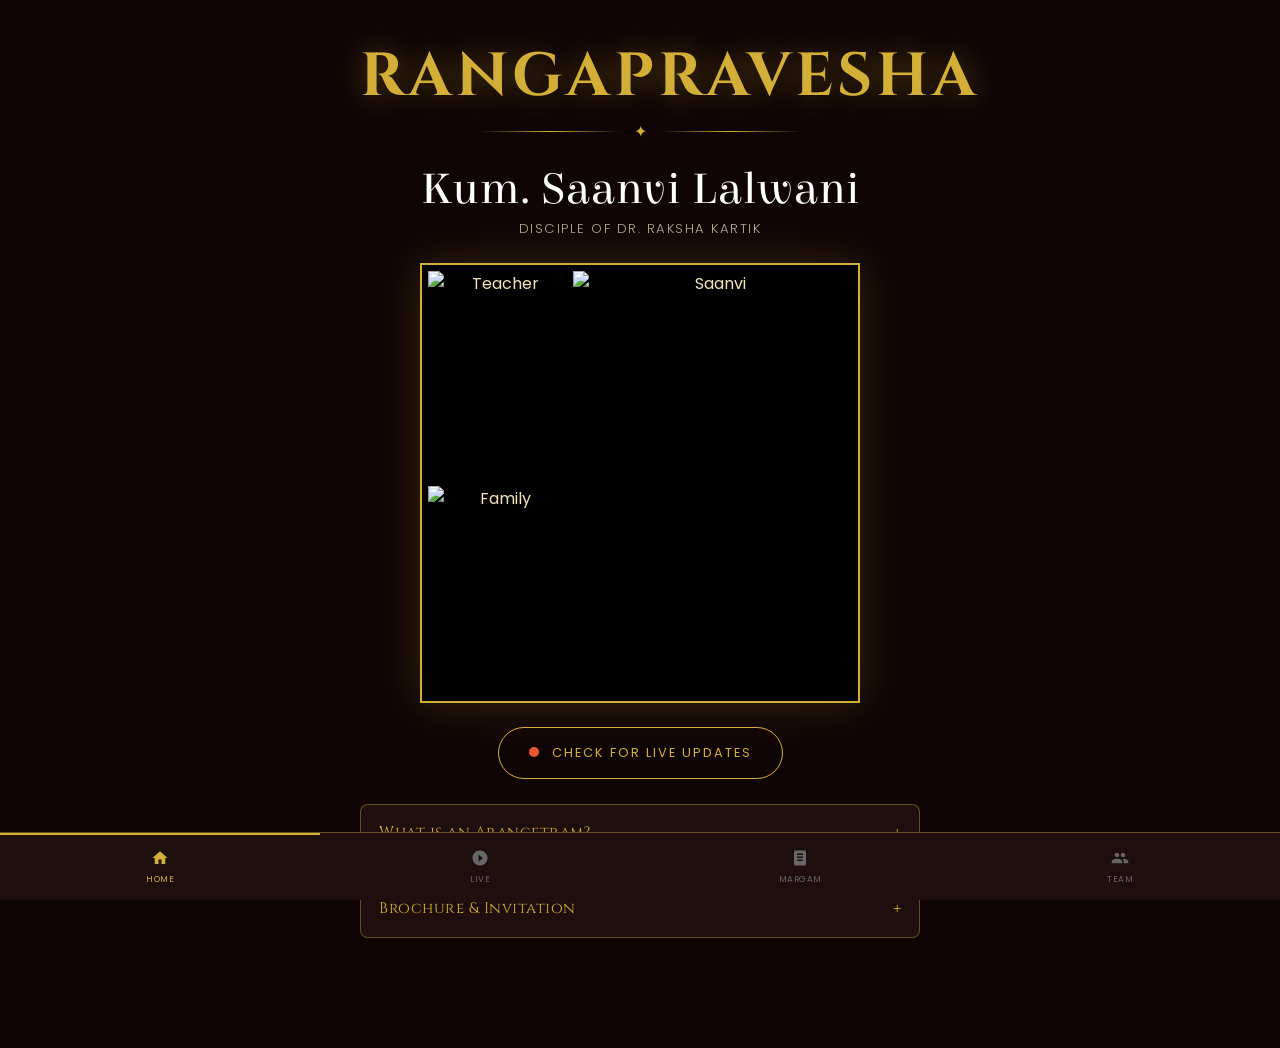
==== index.html @ a70e2e80 "Rename Saanvi's Rangapravesha (1).html to index.html" ====
<!DOCTYPE html>
<html lang="en">
<head>
<meta charset="UTF-8">
<meta name="viewport" content="width=device-width, initial-scale=1.0">
<title>Saanvi's Rangapravesha</title>

<!-- Google Fonts -->
<link href="https://fonts.googleapis.com/css2?family=Elsie:wght@400;900&family=Poppins:wght@300;400&family=Cinzel:wght@400;600&display=swap" rel="stylesheet">

<!-- Samarkan font via CDN (hosted on GitHub raw / cdnjs workaround using @font-face) -->
<style>
@font-face {
  font-family: 'Samarkan';
  src: url('https://db.onlinewebfonts.com/t/e3e2e5dedede59d29b7b9c31038b8e25.woff2') format('woff2'),
       url('https://db.onlinewebfonts.com/t/e3e2e5dedede59d29b7b9c31038b8e25.woff') format('woff');
  font-weight: normal;
  font-style: normal;
}
</style>

<script src="https://www.gstatic.com/firebasejs/9.1.0/firebase-app-compat.js"></script>
<script src="https://www.gstatic.com/firebasejs/9.1.0/firebase-database-compat.js"></script>

<style>
  :root {
    --gold: #d4af37;
    --gold-light: #f0d060;
    --dark: #0f0505;
    --card: #1e0e0e;
    --card2: #2a1010;
    --text: #f4e4bc;
    --border: rgba(212,175,55,0.4);
  }

  * { box-sizing: border-box; margin: 0; padding: 0; }

  body {
    background-color: var(--dark);
    color: var(--text);
    font-family: 'Poppins', sans-serif;
    padding-bottom: 90px;
    text-align: center;
    min-height: 100vh;
  }

  /* ── TYPOGRAPHY ── */
  .title-rangapravesha {
    font-family: 'Samarkan', 'Cinzel', serif;
    font-size: clamp(2.2rem, 8vw, 3.8rem);
    color: var(--gold);
    margin: 24px 0 4px 0;
    text-transform: uppercase;
    letter-spacing: 4px;
    line-height: 1.1;
    text-shadow: 0 0 30px rgba(212,175,55,0.4);
  }

  .title-name {
    font-family: 'Elsie', serif;
    font-size: clamp(2rem, 7vw, 2.8rem);
    color: #fff;
    margin: 6px 0 4px 0;
    font-weight: 400;
    letter-spacing: 1px;
  }

  .title-guru {
    font-size: 0.82rem;
    color: var(--text);
    margin-bottom: 24px;
    opacity: 0.75;
    letter-spacing: 1.5px;
    font-weight: 300;
    text-transform: uppercase;
  }

  /* ── DECORATIVE DIVIDER ── */
  .gold-divider {
    display: flex;
    align-items: center;
    gap: 12px;
    margin: 8px auto 20px;
    width: 80%;
    max-width: 320px;
  }
  .gold-divider::before,
  .gold-divider::after {
    content: '';
    flex: 1;
    height: 1px;
    background: linear-gradient(to right, transparent, var(--gold), transparent);
  }
  .gold-divider span {
    color: var(--gold);
    font-size: 1rem;
  }

  /* ── PHOTO GRID ── */
  .photo-square-container {
    display: flex;
    flex-direction: row-reverse;
    width: 92vw;
    height: 92vw;
    max-width: 440px;
    max-height: 440px;
    margin: 0 auto;
    gap: 6px;
    border: 2px solid var(--gold);
    padding: 6px;
    background: #000;
    box-shadow: 0 0 40px rgba(212,175,55,0.2);
  }
  .photo-large, .photo-small { overflow: hidden; }
  .photo-large { flex: 2; height: 100%; }
  .photo-stack { flex: 1; display: flex; flex-direction: column; gap: 6px; }
  .photo-small { height: 50%; }
  img { width: 100%; height: 100%; object-fit: cover; display: block; }

  /* ── LIVE BUTTON ── */
  .live-btn {
    margin: 28px auto 0;
    padding: 16px 30px;
    border: 1px solid var(--gold);
    border-radius: 50px;
    cursor: pointer;
    display: inline-block;
    letter-spacing: 2px;
    font-size: 0.8rem;
    font-weight: 400;
    color: var(--gold);
    background: transparent;
    transition: background 0.3s, color 0.3s;
    position: relative;
    overflow: hidden;
  }
  .live-btn::before {
    content: '';
    position: absolute;
    top: 50%; left: 50%;
    width: 0; height: 0;
    background: rgba(212,175,55,0.15);
    border-radius: 50%;
    transform: translate(-50%, -50%);
    transition: width 0.4s, height 0.4s;
  }
  .live-btn:hover::before { width: 300px; height: 300px; }
  .live-btn:active { background: rgba(212,175,55,0.2); }

  /* ── PAGES ── */
  .page { display: none; padding: 20px; max-width: 600px; margin: 0 auto; }
  .active-page { display: block; }

  /* ── PAGE HEADERS ── */
  .page-header {
    font-family: 'Samarkan', 'Cinzel', serif;
    font-size: clamp(1.6rem, 6vw, 2.4rem);
    color: var(--gold);
    text-transform: uppercase;
    letter-spacing: 3px;
    margin: 20px 0 6px;
    text-shadow: 0 0 20px rgba(212,175,55,0.3);
  }

  /* ── GLOSSARY / MARGAM ── */
  .song-number {
    font-family: 'Cinzel', serif;
    font-size: 0.7rem;
    color: var(--gold);
    opacity: 0.7;
    letter-spacing: 2px;
    margin-bottom: 12px;
    margin-top: 28px;
    text-transform: uppercase;
  }

  .glossary-item { margin-bottom: 6px; }

  .song-btn {
    width: 100%;
    background: var(--card);
    border: 1px solid var(--border);
    color: var(--gold);
    padding: 16px 18px;
    text-align: left;
    font-family: 'Cinzel', serif;
    font-size: 0.95rem;
    cursor: pointer;
    border-radius: 8px;
    display: flex;
    justify-content: space-between;
    align-items: center;
    transition: border-color 0.3s, background 0.3s;
    letter-spacing: 0.5px;
  }
  .song-btn:hover { border-color: var(--gold); background: var(--card2); }
  .song-btn.open { border-radius: 8px 8px 0 0; border-color: var(--gold); }

  .song-chevron {
    font-size: 1.2rem;
    display: flex;
    align-items: center;
    gap: 10px;
    flex-shrink: 0;
    color: var(--gold);
  }
  .song-btn.open .song-chevron .plus { display: none; }
  .song-btn:not(.open) .song-chevron .minus { display: none; }
  .song-chevron .minus {
    font-size: 1.5rem;
    line-height: 1;
    font-weight: 300;
  }

  .song-content {
    display: none;
    border-radius: 0 0 8px 8px;
    background-size: cover;
    background-position: center;
    position: relative;
    color: #fff;
    min-height: 180px;
    border: 1px solid var(--gold);
    border-top: none;
  }
  .song-content::before {
    content: "";
    position: absolute; top: 0; left: 0; width: 100%; height: 100%;
    background: linear-gradient(to bottom, rgba(0,0,0,0.55), rgba(10,3,3,0.82));
    z-index: 1;
    border-radius: 0 0 8px 8px;
  }
  .song-text-inner {
    position: relative;
    z-index: 2;
    padding: 22px 20px;
    line-height: 1.75;
    text-align: left;
    font-size: 0.88rem;
    font-weight: 300;
    color: #f0e8d0;
  }
  .song-meta {
    font-family: 'Cinzel', serif;
    font-size: 0.72rem;
    color: var(--gold-light);
    letter-spacing: 1px;
    margin-bottom: 10px;
    opacity: 0.9;
  }
  .song-close-btn {
    display: flex;
    justify-content: flex-end;
    padding: 0 20px 16px 20px;
    position: relative;
    z-index: 2;
  }
  .song-close-btn button {
    background: rgba(212,175,55,0.15);
    border: 1px solid var(--gold);
    color: var(--gold);
    border-radius: 50%;
    width: 34px;
    height: 34px;
    font-size: 1.3rem;
    line-height: 1;
    cursor: pointer;
    display: flex;
    align-items: center;
    justify-content: center;
    transition: background 0.2s;
    font-weight: 300;
  }
  .song-close-btn button:hover { background: rgba(212,175,55,0.3); }

  /* ── TEAM PAGE ── */
  .team-section-title {
    font-family: 'Cinzel', serif;
    font-size: 0.72rem;
    color: var(--gold);
    letter-spacing: 3px;
    text-transform: uppercase;
    margin: 28px 0 14px;
    opacity: 0.8;
  }
  .team-card {
    background: var(--card);
    border: 1px solid var(--border);
    border-radius: 10px;
    padding: 14px 18px;
    margin-bottom: 8px;
    display: flex;
    justify-content: space-between;
    align-items: center;
    text-align: left;
  }
  .team-role {
    font-size: 0.72rem;
    color: var(--gold);
    letter-spacing: 1px;
    text-transform: uppercase;
    font-weight: 400;
    opacity: 0.8;
  }
  .team-name {
    font-family: 'Elsie', serif;
    font-size: 1rem;
    color: var(--text);
    margin-top: 2px;
  }
  .team-icon { font-size: 1.4rem; opacity: 0.6; }

  /* ── LIVE PAGE ── */
  .live-display {
    background: var(--card);
    border: 1px solid var(--gold);
    border-radius: 12px;
    padding: 40px 20px;
    margin: 30px 0;
    min-height: 180px;
    display: flex;
    flex-direction: column;
    align-items: center;
    justify-content: center;
    gap: 16px;
  }
  .live-dot {
    width: 10px; height: 10px;
    border-radius: 50%;
    background: #e53;
    animation: pulse 1.5s infinite;
    display: inline-block;
    margin-right: 8px;
  }
  @keyframes pulse {
    0%, 100% { opacity: 1; transform: scale(1); }
    50% { opacity: 0.4; transform: scale(0.7); }
  }
  .live-label {
    font-size: 0.72rem;
    letter-spacing: 3px;
    color: #e53;
    text-transform: uppercase;
    font-weight: 400;
  }
  #display-text {
    font-family: 'Elsie', serif;
    font-size: clamp(1.2rem, 5vw, 1.8rem);
    color: #fff;
    line-height: 1.5;
  }

  /* ── JOURNEY PAGE ── */
  .journey-block {
    background: var(--card);
    padding: 20px;
    border-radius: 10px;
    margin-top: 20px;
    border: 1px solid var(--border);
    text-align: left;
  }
  .journey-block img {
    border-radius: 8px;
    margin-bottom: 14px;
    object-fit: cover;
    height: 220px;
  }
  .journey-block p { font-size: 0.9rem; line-height: 1.7; opacity: 0.85; }

  /* ── NAV ── */
  nav {
    position: fixed; bottom: 0; width: 100%;
    background: var(--card);
    display: flex;
    border-top: 1px solid var(--border);
    z-index: 1000;
    backdrop-filter: blur(10px);
  }
  nav button {
    background: none; border: none;
    color: #666;
    padding: 14px 0;
    width: 25%;
    font-size: 8.5px;
    font-weight: 400;
    letter-spacing: 0.5px;
    border-top: 2px solid transparent;
    cursor: pointer;
    transition: color 0.2s;
    font-family: 'Poppins', sans-serif;
  }
  nav button .nav-icon { font-size: 1.1rem; display: block; margin-bottom: 2px; line-height: 1; }
  nav button .nav-icon svg { width: 18px; height: 18px; fill: currentColor; }
  nav button.active-tab { color: var(--gold); border-top: 2px solid var(--gold); }

  /* ── HOME PAGE EXTRA BUTTONS ── */
  .home-accordion-item { margin-top: 18px; text-align: left; }
  .home-acc-btn {
    width: 100%;
    background: var(--card);
    border: 1px solid var(--border);
    color: var(--gold);
    padding: 16px 18px;
    text-align: left;
    font-family: 'Cinzel', serif;
    font-size: 0.95rem;
    cursor: pointer;
    border-radius: 8px;
    display: flex;
    justify-content: space-between;
    align-items: center;
    transition: border-color 0.3s, background 0.3s;
    letter-spacing: 0.5px;
  }
  .home-acc-btn:hover { border-color: var(--gold); background: var(--card2); }
  .home-acc-btn.open { border-radius: 8px 8px 0 0; border-color: var(--gold); }
  .home-acc-btn .acc-chevron {
    font-size: 1.1rem;
    transition: transform 0.3s;
    display: flex;
    align-items: center;
    gap: 10px;
    flex-shrink: 0;
  }
  .home-acc-btn.open .acc-chevron .plus { display: none; }
  .home-acc-btn:not(.open) .acc-chevron .minus { display: none; }

  .home-acc-content {
    display: none;
    border-radius: 0 0 8px 8px;
    background-size: cover;
    background-position: center;
    position: relative;
    color: #fff;
    min-height: 160px;
    border: 1px solid var(--gold);
    border-top: none;
  }
  .home-acc-content::before {
    content: "";
    position: absolute; top: 0; left: 0; width: 100%; height: 100%;
    background: linear-gradient(to bottom, rgba(0,0,0,0.55), rgba(10,3,3,0.85));
    z-index: 1;
    border-radius: 0 0 8px 8px;
  }
  .home-acc-inner {
    position: relative;
    z-index: 2;
    padding: 22px 20px;
    line-height: 1.75;
    text-align: left;
    font-size: 0.88rem;
    font-weight: 300;
    color: #f0e8d0;
  }
  .home-acc-inner h3 {
    font-family: 'Cinzel', serif;
    font-size: 0.8rem;
    color: var(--gold-light);
    letter-spacing: 1.5px;
    margin-bottom: 12px;
    text-transform: uppercase;
  }
  .home-acc-inner p { margin-bottom: 10px; }

  /* PDF links */
  .pdf-link-row {
    display: flex;
    flex-direction: column;
    gap: 10px;
    padding: 18px 20px;
  }
  .pdf-link {
    display: flex;
    align-items: center;
    gap: 14px;
    background: var(--card2);
    border: 1px solid var(--border);
    border-radius: 8px;
    padding: 14px 16px;
    color: var(--text);
    text-decoration: none;
    font-size: 0.88rem;
    font-family: 'Cinzel', serif;
    letter-spacing: 0.5px;
    transition: border-color 0.2s;
  }
  .pdf-link:hover { border-color: var(--gold); color: var(--gold); }
  .pdf-icon { font-size: 1.4rem; flex-shrink: 0; }
</style>
</head>
<body>

<!-- ══════════════ HOME PAGE ══════════════ -->
<div id="home" class="page active-page">
  <h1 class="title-rangapravesha">Rangapravesha</h1>
  <div class="gold-divider"><span>✦</span></div>
  <p class="title-name">Kum. Saanvi Lalwani</p>
  <p class="title-guru">Disciple of Dr. Raksha Kartik</p>

  <div class="photo-square-container">
    <div class="photo-large"><img src="YOUR_BIG_PHOTO_URL" alt="Saanvi"></div>
    <div class="photo-stack">
      <div class="photo-small"><img src="YOUR_TEACHER_PHOTO_URL" alt="Teacher"></div>
      <div class="photo-small"><img src="YOUR_FAMILY_PHOTO_URL" alt="Family"></div>
    </div>
  </div>

  <div class="live-btn" onclick="showPage('live', 'btn-live')" style="margin-top:24px;">
    <span class="live-dot"></span> CHECK FOR LIVE UPDATES
  </div>

  <!-- What is an Arangetram -->
  <div class="home-accordion-item">
    <button class="home-acc-btn" onclick="toggleHomeAcc('arangetram', this)">
      What is an Arangetram?
      <span class="acc-chevron">
        <span class="plus">+</span>
        <span class="minus">&minus;</span>
      </span>
    </button>
    <div id="arangetram" class="home-acc-content" style="background-image: url('YOUR_ARANGETRAM_BG_URL');">
      <div class="home-acc-inner">
        <h3>The Debut Recital</h3>
        <p>An Arangetram — from the Tamil words <em>arangam</em> (stage) and <em>etram</em> (ascending) — is the formal debut recital of a Bharatanatyam dancer. It is the moment a student ascends the stage for the very first time as a solo artist, presenting a complete Margam before an audience, after years of rigorous training under a Guru.</p>
        <p>More than a performance, the Arangetram is a rite of passage — a sacred ceremony that marks the transition from student to artist. It is an act of deep gratitude: to the Guru who shaped every mudra and footstep, to the parents who supported the journey, to the art form that has been passed down through generations, and to the divine who animates it all.</p>
        <p>The tradition of the Arangetram is ancient, rooted in the Devadasi tradition of temple dance, where a dancer's debut was offered as a gift to the presiding deity. Today, it continues as one of the most significant milestones in the life of a classical dancer — a lifelong memory of the first time the stage became home.</p>
        <p>Saanvi has trained for over eight years under the guidance of Dr. Raksha Kartik, and today she offers this recital with devotion, humility, and joy.</p>
      </div>
      <div class="song-close-btn">      </div>
      <div class="song-close-btn"><button onclick="closeSong(this)" title="Close">&minus;</button></div>
    </div>
  </div>

  <!-- Brochure & Invite PDFs -->
  <div class="home-accordion-item">
    <button class="home-acc-btn" onclick="toggleHomeAcc('pdfs', this)">
      Brochure &amp; Invitation
      <span class="acc-chevron">
        <span class="plus">+</span>
        <span class="minus">&minus;</span>
      </span>
    </button>
    <div id="pdfs" class="home-acc-content" style="min-height:unset; background: var(--card);">
      <div class="pdf-link-row">
        <a href="YOUR_BROCHURE_PDF_URL" target="_blank" class="pdf-link">
          <span class="pdf-icon">📄</span>
          <span>Event Brochure</span>
        </a>
        <a href="YOUR_INVITE_PDF_URL" target="_blank" class="pdf-link">
          <span class="pdf-icon">📄</span>
          <span>Invitation</span>
        </a>
      </div>
      <div class="song-close-btn">      </div>
      <div class="song-close-btn"><button onclick="closeSong(this)" title="Close">&minus;</button></div>
    </div>
  </div>

</div>

<!-- ══════════════ GLOSSARY / MARGAM PAGE ══════════════ -->
<div id="glossary" class="page">
  <h2 class="page-header">The Margam</h2>
  <div class="gold-divider"><span>✦</span></div>

  <!-- 1 -->
  <div class="glossary-item">
    <button class="song-btn" onclick="toggleSong('s1', this)">
      1. Pushpanjali &amp; Shloka
      <span class="song-chevron"><span class="plus">+</span><span class="minus">&minus;</span></span>
    </button>
    <div id="s1" class="song-content" style="background-image: url('YOUR_BG_1_URL');">
      <div class="song-text-inner">
        <div class="song-meta">Opening Invocation · Ragam: Nattai · Talam: Adi · Composer: Rajarathnam Pillai</div>
        Pushpanjali, meaning "offering of flowers," is the traditional opening piece of the Bharatanatyam Margam. Through this sacred invocation, the dancer offers flowers with devotion to Lord Nataraja and seeks the blessings of Bhoomi Devi for strength, grace, and humility. She also respectfully seeks the blessings of her Guru, parents, the orchestra, and the audience, whose presence and encouragement complete the artistic journey.<br><br>
        The dancer further invokes the blessings of Lord Narayana through an excerpt from the Narayana Upanishad, proclaiming his omnipresence: <em>Narayana is eternal. Brahma is Narayana. Shiva is Narayana. Time is Narayana. Space and all directions are Narayana. That which is within and without is Narayana. All that has existed and all that will exist is Narayana — alone, eternal, indivisible, immaculate, pure, and divine.</em>
      </div>
      <div class="song-close-btn">      </div>
      <div class="song-close-btn"><button onclick="closeSong(this)" title="Close">&minus;</button></div>
    </div>
  </div>

  <!-- 2 -->
  <div class="glossary-item">
    <button class="song-btn" onclick="toggleSong('s2', this)">
      2. Gaiye Ganapathi
      <span class="song-chevron"><span class="plus">+</span><span class="minus">&minus;</span></span>
    </button>
    <div id="s2" class="song-content" style="background-image: url('YOUR_BG_2_URL');">
      <div class="song-text-inner">
        <div class="song-meta">Devotional Piece · Raga: Hamsadhwani · Talam: Adi · Composer: Tulsidas</div>
        This devotional hymn praises Lord Ganesha as the remover of obstacles and the giver of wisdom and prosperity — the beloved son of Lord Shiva and Goddess Parvati, the elephant-faced Vinayaka, an ocean of mercy and knowledge, and the bestower of intelligence, joy, and auspiciousness.<br><br>
        During the passage <em>"Siddhi Sadhana Gajavadana Vinayaka,"</em> the dancer enacts the story of Ganesha's origin: Goddess Parvati creates a boy to guard her chamber. When Lord Shiva attempts to enter, the boy — unaware of Shiva's identity — refuses him. Enraged, Shiva severs the boy's head. Learning the child is Parvati's son, Shiva is filled with remorse and sends his attendants to bring the head of the first living being found facing east. They return with an elephant's head, which Shiva places upon the boy, restoring him to life. Thus the child becomes Gajavadana, the elephant-faced Lord Ganesha.<br><br>
        Through this piece, the poet Tulsidas offers prayers and salutations to Ganesha, seeking his blessings before beginning the journey of devotion and art.
      </div>
      <div class="song-close-btn">      </div>
      <div class="song-close-btn"><button onclick="closeSong(this)" title="Close">&minus;</button></div>
    </div>
  </div>

  <!-- 3 -->
  <div class="glossary-item">
    <button class="song-btn" onclick="toggleSong('s3', this)">
      3. Nada Tanumanisham
      <span class="song-chevron"><span class="plus">+</span><span class="minus">&minus;</span></span>
    </button>
    <div id="s3" class="song-content" style="background-image: url('YOUR_BG_3_URL');">
      <div class="song-text-inner">
        <div class="song-meta">Invocation · Ragam: Chittaranjani · Talam: Adi · Composer: Saint Thyagaraja</div>
        Saint Thyagaraja praises Lord Shiva as the embodiment of Nada — the cosmic principle of sound and music. According to tradition, the primordial sounds of creation emerged from the vibrations of Shiva's damaru (hourglass drum). It is believed that Shiva played the damaru fourteen times, producing the sacred Maheshwara Sutras — the foundation of language, rhythm, and sound.<br><br>
        Thyagaraja offers salutations to Lord Shankara as the essence of the Sama Veda. The seven musical notes are believed to emerge from Shiva's five divine faces. Ancient sages associated the swaras with animals and birds: <em>Sa</em> (peacock), <em>Ri</em> (bull), <em>Ga</em> (goat), <em>Ma</em> (crane), <em>Pa</em> (cuckoo), <em>Dha</em> (horse), <em>Ni</em> (elephant).<br><br>
        Shiva's five faces correspond to the five elements — Sadyojata (Earth, sacred white), Vamadeva (Water, deep red), Aghora (Fire, dark as night), Tatpurusha (Air, golden-orange), and Ishana (Ether, luminous crystal) — through which he becomes the source of melody, rhythm, language, and existence itself. Thyagaraja further portrays Shiva as a lover of music, the conqueror of death, and the compassionate protector of sincere devotees.
      </div>
      <div class="song-close-btn">      </div>
      <div class="song-close-btn"><button onclick="closeSong(this)" title="Close">&minus;</button></div>
    </div>
  </div>

  <!-- 4 -->
  <div class="glossary-item">
    <button class="song-btn" onclick="toggleSong('s4', this)">
      4. Tumaka Chalata
      <span class="song-chevron"><span class="plus">+</span><span class="minus">&minus;</span></span>
    </button>
    <div id="s4" class="song-content" style="background-image: url('YOUR_BG_4_URL');">
      <div class="song-text-inner">
        <div class="song-meta">Bhajan · Raaga: Mishra Peelu · Taala: Tishra Ekam · Composer: Sant Tulsidas</div>
        <em>Tumak Chalat Ramachandra</em> is a celebrated bhajan that lovingly portrays the enchanting childhood of Rama. Filled with <em>vatsalya bhava</em> — the tender affection of a mother towards her child — the composition vividly describes little Rama toddling through Ayodhya with tiny, playful steps, His anklets ringing melodiously as He walks.<br><br>
        The presentation begins with a <em>sanchari</em> inspired by a well-known incident from the life of Tulsidas. One day, while preparing sandalwood paste for worship, a radiant young child appeared before him and asked for a sandalwood <em>tilaka</em>. Captivated by the extraordinary beauty and divinity of the child, Tulsidas stood spellbound. Smiling gently, the child took the sandalwood paste, applied a <em>tilaka</em> upon His own forehead, and lovingly placed one upon Tulsidas before disappearing. In that moment, Tulsidas realized that the child was none other than Lord Rama Himself.<br><br>
        Overwhelmed by this divine vision, Tulsidas imagined the playful and innocent form of Baala Rama delighting the people of Ayodhya, giving rise to this beautiful composition.<br><br>
        <div class="song-meta" style="margin-top:10px;">Meaning of the Sahityam</div>
        <strong>"ṭhumaka calata rāmacandra bājata paijaniyām̐"</strong><br>
        Little Rama walks with adorable, unsteady baby steps while His anklets jingle sweetly with every movement.<br><br>
        <strong>"kilaki kilaki uṭhata dhāya girata bhūmi laṭapaṭāya"</strong><br>
        Laughing gleefully, Rama runs about joyfully and tumbles upon the ground in playful innocence.<br><br>
        <strong>"dhāya māta gōda lēta daśaratha kī raniyām̐"</strong><br>
        Seeing Him fall, the queens of King Dasharatha rush towards Him with concern and lovingly lift Him into their arms.<br><br>
        <strong>"añcala raja aṅga jhāri vividha bhānti sō dulāri"</strong><br>
        Mother Kausalya gently wipes the dust from Rama's tiny body with the edge of her sari, tending lovingly to Him as though soothing the little bruises from His fall. She comforts and pampers Him with endless motherly affection.<br><br>
        <strong>"tana mana dhana vāri vāri kahata mr̥du bacaniyām̐"</strong><br>
        To Kausalya, Rama is her entire world — her body, mind, and wealth. She repeatedly showers Him with love while speaking soft and tender words to Him.<br><br>
        <strong>"vidruma sē aruṇa adhara bōlata mukha madhura madhura"</strong><br>
        Rama's lips are compared to red coral and glow like the rising sun, while His sweet baby words melt every heart around Him.<br><br>
        <strong>"subhaga nāsikā mēm̐ cāru laṭakata laṭakaniyām̐"</strong><br>
        The child Rama is fascinated by the beautiful nose ornament worn by Mother Kausalya and playfully reaches out toward the gently swinging jewel.<br><br>
        <strong>"tulasīdāsa ati ānanda dēkhakē mukhāravinda"</strong><br>
        Tulsidas experiences immeasurable bliss upon beholding Rama's lotus-like face.<br><br>
        <strong>"raghuvara chabi kē samāna raghuvara chabi baniyām̐"</strong><br>
        The poet concludes that nothing in all creation can compare to the divine beauty and radiance of Lord Rama.<br><br>
        This bhajan beautifully blends devotion, innocence, and maternal affection, allowing devotees to experience the sweetness of Baala Rama through the loving imagination of Sant Tulsidas.
      </div>
      <div class="song-close-btn">      </div>
      <div class="song-close-btn"><button onclick="closeSong(this)" title="Close">&minus;</button></div>
    </div>
  </div>

  <!-- 5 -->
  <div class="glossary-item">
    <button class="song-btn" onclick="toggleSong('s5', this)">
      5. Maathe Malayadwaja
      <span class="song-chevron"><span class="plus">+</span><span class="minus">&minus;</span></span>
    </button>
    <div id="s5" class="song-content" style="background-image: url('YOUR_BG_5_URL');">
      <div class="song-text-inner">
        <div class="song-meta">Daru Varna · Raga: Kamas · Tala: Adi · Composer: Muthiah Bhagavathar</div>
        This Daru Varna is dedicated to Meenakshi, an incarnation of Shakti, and showcases her multifaceted nature. She is praised as the daughter of King Malayadhvaja Pandya, and honoured as the mother of Lord Ganesha and Lord Subramanya. The dancer depicts the birth stories of both divine sons.<br><br>
        The composition flows between depictions of her serene and powerful forms. Meenakshi is described as "Shankari" (the peaceful one), "Chandrakaladhari" (the moon-crowned one), and "Shatodari" (symbolising fertility and abundance). She also takes the fierce form of Chamundeshwari — slayer of Mahishasura, who with a boon from Brahma could not be defeated by any male warrior. The dancer enacts the battle between goddess and demon, culminating in the triumph of feminine divine power.<br><br>
        In the second half, the composer shifts to a prayer for the protection of the Mysore king Nalvadi Krishna Raja Wodeyar, calling upon Meenakshi as Jaganmata to safeguard his reign. Through this Varna, Bhagavathar captures the dynamic duality of the goddess — creator and destroyer, mother and warrior, the supreme balance of gentleness and strength.
      </div>
      <div class="song-close-btn">      </div>
      <div class="song-close-btn"><button onclick="closeSong(this)" title="Close">&minus;</button></div>
    </div>
  </div>

  <!-- 6 -->
  <div class="glossary-item">
    <button class="song-btn" onclick="toggleSong('s6', this)">
      6. Pavadisu Paramathma
      <span class="song-chevron"><span class="plus">+</span><span class="minus">&minus;</span></span>
    </button>
    <div id="s6" class="song-content" style="background-image: url('YOUR_BG_6_URL');">
      <div class="song-text-inner">
        <div class="song-meta">Devotional Composition · Raga: Ragamalika · Tala: Adi Tala · Composer: Purandara Dasa</div>
        <div class="song-meta" style="margin-top:10px; margin-bottom:14px;">Story</div>
        This composition begins with a beautiful narrative woven into it by Acharya Dr. Raksha. It tells the story of Hathiram Baba, a devoted follower of Lord Vishnu who travelled all the way from Ayodhya to Tirumala and made it his home. His love and devotion towards Lord Venkateshwara were so profound that it is said that every night, Lord Srinivasa Himself would come to Baba's ashram and spend time playing dice with him before returning to the temple.<br><br>
        One night, while leaving for the temple, Lord Venkatesha accidentally left behind His sacred necklace in Hathiram Baba's ashram. The next morning, when Baba found it, he immediately carried it to the temple authorities with the intention of returning it. However, instead of believing him, they accused him of stealing the necklace and imprisoned him.<br><br>
        Despite Hathiram Baba repeatedly explaining that the necklace had fallen there when Lord Srinivasa had visited him, no one believed his words. As a test, he was locked in a huge room filled with sugarcane and told that if all of it disappeared by morning, he would be declared innocent and released; otherwise, he would face severe punishment. Overwhelmed and unsure of what to do, Baba prayed sincerely to Lord Srinivasa. Moved by the devotion of His beloved devotee, Lord Venkateshwara appeared in the form of a majestic elephant and consumed all the sugarcane, thus protecting Hathiram Baba and proving his innocence.<br><br>
        <div class="song-meta" style="margin-top:10px; margin-bottom:14px;">Song Meaning</div>
        <em>Pavadisu Paramatmane</em> — meaning "O Supreme Lord, please recline and rest" — is a deeply devotional composition that lovingly invites the Lord to rest in a beautifully prepared divine chamber adorned with precious jewels, fragrant flowers, glowing lamps, and soft cushions. Through vivid imagery and tender expressions of devotion, the devotee offers heartfelt service to the Lord with reverence, affection, and surrender.<br><br>
        The composition praises the Lord as the healer of worldly suffering, the protector and treasure of His devotees, and the compassionate Supreme Being who always safeguards those who place their faith in Him. Through the story of Hathiram Baba woven into this presentation, the boundless grace of Lord Venkateshwara and His unwavering love for His true devotees are beautifully portrayed.
      </div>
      <div class="song-close-btn">      </div>
      <div class="song-close-btn"><button onclick="closeSong(this)" title="Close">&minus;</button></div>
    </div>
  </div>

  <!-- 7 -->
  <div class="glossary-item">
    <button class="song-btn" onclick="toggleSong('s7', this)">
      7. Andal
      <span class="song-chevron"><span class="plus">+</span><span class="minus">&minus;</span></span>
    </button>
    <div id="s7" class="song-content" style="background-image: url('YOUR_BG_7_URL');">
      <div class="song-text-inner">
        <div class="song-meta">Description to be added</div>
        Details for this piece will be shared soon. Andal, the beloved Tamil poet-saint, offered her profound devotion to Lord Vishnu through her verses — her story is one of the most tender and transformative in all of Bhakti tradition.
      </div>
      <div class="song-close-btn">      </div>
      <div class="song-close-btn"><button onclick="closeSong(this)" title="Close">&minus;</button></div>
    </div>
  </div>

  <!-- 8 -->
  <div class="glossary-item">
    <button class="song-btn" onclick="toggleSong('s8', this)">
      8. Kalinga Narthana Thillana
      <span class="song-chevron"><span class="plus">+</span><span class="minus">&minus;</span></span>
    </button>
    <div id="s8" class="song-content" style="background-image: url('YOUR_BG_8_URL');">
      <div class="song-text-inner">
        <div class="song-meta">Thillana · Raga: Naatai · Tala: Adi · Composer: Oothukadu Venkata Subba Iyyer</div>
        The Thillana is the grand finale of a Bharatanatyam margam — a jubilant nritta piece of fast-paced movements that celebrate pure rhythm and energy. "Kalinga Narthana" means "the dance on Kalinga" — referring to the celebrated story of young Krishna dancing on the poisonous serpent Kalinga to purify the Yamuna river.<br><br>
        Oothukadu Venkata Kavi sings of Krishna's lotus feet, eyes as delicate as petals, and radiant blue form — comparing his dance to a strike of lightning on the mighty serpent. Krishna is adorned with a tilaka, beautiful curly locks, a garland of forest flowers, and plays a flute whose melodies enchant all the worlds. He brings joy to the people of Vraj, conquers demons, and blesses the sages.<br><br>
        The composer even shaped the melody so that at one moment, a particular word mimics the hissing of the great serpent. Through gati-bhedam — the intermingling of rhythmic syllables and lyrics — the composition creates a dramatic, cadenced portrait of the dancing Lord.
      </div>
      <div class="song-close-btn">      </div>
      <div class="song-close-btn"><button onclick="closeSong(this)" title="Close">&minus;</button></div>
    </div>
  </div>

  <!-- 9 -->
  <div class="glossary-item">
    <button class="song-btn" onclick="toggleSong('s9', this)">
      9. Garuda Gamana Mangalam
      <span class="song-chevron"><span class="plus">+</span><span class="minus">&minus;</span></span>
    </button>
    <div id="s9" class="song-content" style="background-image: url('YOUR_BG_9_URL');">
      <div class="song-text-inner">
        <div class="song-meta">Closing Mangalam · Description to be added</div>
        The Mangalam is the auspicious closing piece of the margam, offered as a benediction and thanksgiving to the divine, the guru, and the audience. Garuda Gamana — "one who rides Garuda" — is a name of Lord Vishnu, and this piece invokes his blessings to conclude the performance with grace and gratitude.
      </div>
      <div class="song-close-btn">      </div>
      <div class="song-close-btn"><button onclick="closeSong(this)" title="Close">&minus;</button></div>
    </div>
  </div>

</div>

<!-- ══════════════ JOURNEY PAGE ══════════════ -->
<div id="journey" class="page">
  <h2 class="page-header">The Journey</h2>
  <div class="gold-divider"><span>✦</span></div>
  <div class="journey-block">
    <img src="YOUR_CHILDHOOD_PHOTO_URL" style="width:100%;">
    <p>This journey began in 2016 at [Dance School Name]... (Your story goes here.)</p>
  </div>
</div>

<!-- ══════════════ LIVE PAGE ══════════════ -->
<div id="live" class="page">
  <h2 class="page-header">Live</h2>
  <div class="gold-divider"><span>✦</span></div>

  <div class="live-display">
    <div class="live-label"><span class="live-dot"></span> Now on stage</div>
    <div id="display-text">Welcome</div>
  </div>

  <p style="font-size: 0.78rem; opacity: 0.5; letter-spacing: 1px;">
    UPDATES APPEAR HERE IN REAL TIME DURING THE PERFORMANCE
  </p>
</div>

<!-- ══════════════ TEAM PAGE ══════════════ -->
<div id="team" class="page">
  <h2 class="page-header">The Team</h2>
  <div class="gold-divider"><span>✦</span></div>

  <p class="team-section-title">Ensemble</p>

  <div class="team-card">
    <div>
      <div class="team-role">Nattuvangam</div>
      <div class="team-name">Vidushi Dr. Raksha Karthik</div>
    </div>
    <span class="team-icon">🥁</span>
  </div>
  <div class="team-card">
    <div>
      <div class="team-role">Vocal</div>
      <div class="team-name">Vidwan Shri Balasubramanya Sharma</div>
    </div>
    <span class="team-icon">🎤</span>
  </div>
  <div class="team-card">
    <div>
      <div class="team-role">Mridangam</div>
      <div class="team-name">Vidwan Bhavani Shankar</div>
    </div>
    <span class="team-icon">🥁</span>
  </div>
  <div class="team-card">
    <div>
      <div class="team-role">Flute</div>
      <div class="team-name">Vidwan Deepak Hebbal</div>
    </div>
    <span class="team-icon">🎵</span>
  </div>
  <div class="team-card">
    <div>
      <div class="team-role">Veena</div>
      <div class="team-name">Vidwan Gopal Venkataramana</div>
    </div>
    <span class="team-icon">🎵</span>
  </div>
  <div class="team-card">
    <div>
      <div class="team-role">Rhythm Pad</div>
      <div class="team-name">Vidwan D. V. Prasanna Kumar</div>
    </div>
    <span class="team-icon">🎵</span>
  </div>

  <p class="team-section-title">Credits</p>

  <div class="team-card">
    <div>
      <div class="team-role">Event Design</div>
      <div class="team-name">Shri Karthik Kittu</div>
    </div>
    <span class="team-icon">✨</span>
  </div>
  <div class="team-card">
    <div>
      <div class="team-role">Makeup</div>
      <div class="team-name">Shri Vimal Kanakaraj</div>
    </div>
    <span class="team-icon">💄</span>
  </div>
  <div class="team-card">
    <div>
      <div class="team-role">Costume</div>
      <div class="team-name">Shri Armugam</div>
    </div>
    <span class="team-icon">🪡</span>
  </div>
  <div class="team-card">
    <div>
      <div class="team-role">Lighting</div>
      <div class="team-name">Shri 'Belaku' Nagaraj Marihonnaiah</div>
    </div>
    <span class="team-icon">💡</span>
  </div>
  <div class="team-card">
    <div>
      <div class="team-role">Invitation Design</div>
      <div class="team-name">Shri Manoj H P</div>
    </div>
    <span class="team-icon">📜</span>
  </div>
  <div class="team-card">
    <div>
      <div class="team-role">Photography &amp; Videography</div>
      <div class="team-name">Shri Madhukar · Universal Rasikas</div>
    </div>
    <span class="team-icon">📸</span>
  </div>
</div>

<!-- ══════════════ BOTTOM NAV ══════════════ -->
<nav>
  <button id="btn-home" class="active-tab" onclick="showPage('home', 'btn-home')">
    <span class="nav-icon"><svg viewBox="0 0 24 24" xmlns="http://www.w3.org/2000/svg"><path d="M10 20v-6h4v6h5v-8h3L12 3 2 12h3v8z"/></svg></span>HOME
  </button>
  <button id="btn-live" onclick="showPage('live', 'btn-live')">
    <span class="nav-icon"><svg viewBox="0 0 24 24" xmlns="http://www.w3.org/2000/svg"><path d="M12 2C6.48 2 2 6.48 2 12s4.48 10 10 10 10-4.48 10-10S17.52 2 12 2zm-2 14.5v-9l6 4.5-6 4.5z"/></svg></span>LIVE
  </button>
  <button id="btn-glossary" onclick="showPage('glossary', 'btn-glossary')">
    <span class="nav-icon"><svg viewBox="0 0 24 24" xmlns="http://www.w3.org/2000/svg"><path d="M18 2H6c-1.1 0-2 .9-2 2v16c0 1.1.9 2 2 2h12c1.1 0 2-.9 2-2V4c0-1.1-.9-2-2-2zm-2 14H8v-2h8v2zm0-4H8v-2h8v2zm0-4H8V6h8v2z"/></svg></span>MARGAM
  </button>
  <button id="btn-team" onclick="showPage('team', 'btn-team')">
    <span class="nav-icon"><svg viewBox="0 0 24 24" xmlns="http://www.w3.org/2000/svg"><path d="M16 11c1.66 0 2.99-1.34 2.99-3S17.66 5 16 5c-1.66 0-3 1.34-3 3s1.34 3 3 3zm-8 0c1.66 0 2.99-1.34 2.99-3S9.66 5 8 5C6.34 5 5 6.34 5 8s1.34 3 3 3zm0 2c-2.33 0-7 1.17-7 3.5V19h14v-2.5c0-2.33-4.67-3.5-7-3.5zm8 0c-.29 0-.62.02-.97.05 1.16.84 1.97 1.97 1.97 3.45V19h6v-2.5c0-2.33-4.67-3.5-7-3.5z"/></svg></span>TEAM
  </button>
</nav>

<script>
  // Firebase
  const firebaseConfig = {
    databaseURL: "https://my-arangetram-default-rtdb.asia-southeast1.firebasedatabase.app/"
  };
  firebase.initializeApp(firebaseConfig);
  const db = firebase.database();

  // Page navigation
  function showPage(pageId, btnId) {
    document.querySelectorAll('.page').forEach(p => p.classList.remove('active-page'));
    document.getElementById(pageId).classList.add('active-page');
    document.querySelectorAll('nav button').forEach(b => b.classList.remove('active-tab'));
    document.getElementById(btnId).classList.add('active-tab');
    window.scrollTo(0, 0);
  }

  // Close button inside expanded song
  function closeSong(btn) {
    const content = btn.closest('.song-content');
    if (content) {
      content.style.display = "none";
      const item = content.closest('.glossary-item');
      if (item) item.querySelector('.song-btn').classList.remove('open');
    }
    const homeContent = btn.closest('.home-acc-content');
    if (homeContent) {
      homeContent.style.display = "none";
      const item = homeContent.closest('.home-accordion-item');
      if (item) item.querySelector('.home-acc-btn').classList.remove('open');
    }
  }

  // Home page accordion
  function toggleHomeAcc(id, btn) {
    const content = document.getElementById(id);
    const isVisible = content.style.display === "block";
    content.style.display = isVisible ? "none" : "block";
    btn.classList.toggle('open', !isVisible);
  }

  // Song accordion
  function toggleSong(id, btn) {
    const content = document.getElementById(id);
    const isVisible = content.style.display === "block";

    // Close all
    document.querySelectorAll('.song-content').forEach(c => c.style.display = "none");
    document.querySelectorAll('.song-btn').forEach(b => b.classList.remove('open'));

    // Toggle clicked
    if (!isVisible) {
      content.style.display = "block";
      btn.classList.add('open');
    }
  }

  // Firebase live text
  db.ref('current_sentence').on('value', (snap) => {
    document.getElementById('display-text').innerText = snap.val() || "Welcome";
  });
</script>
</body>
</html>
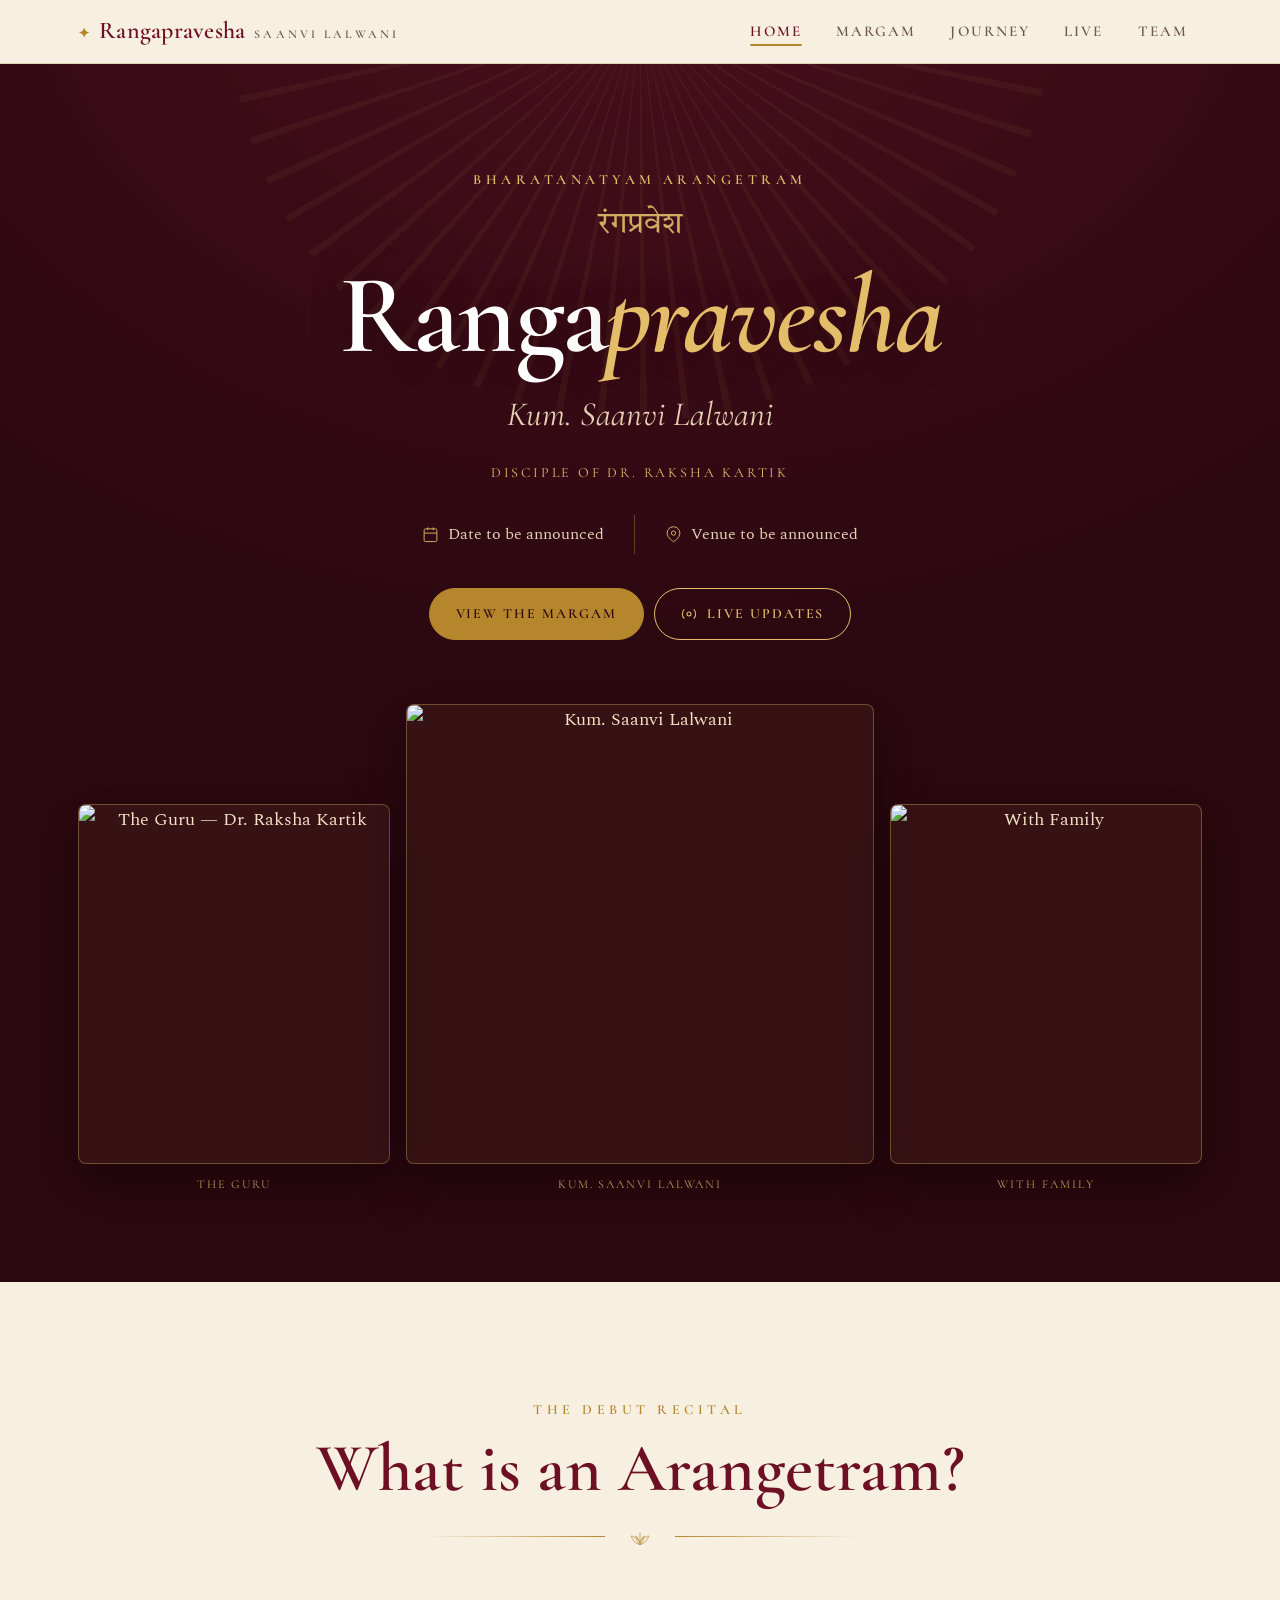
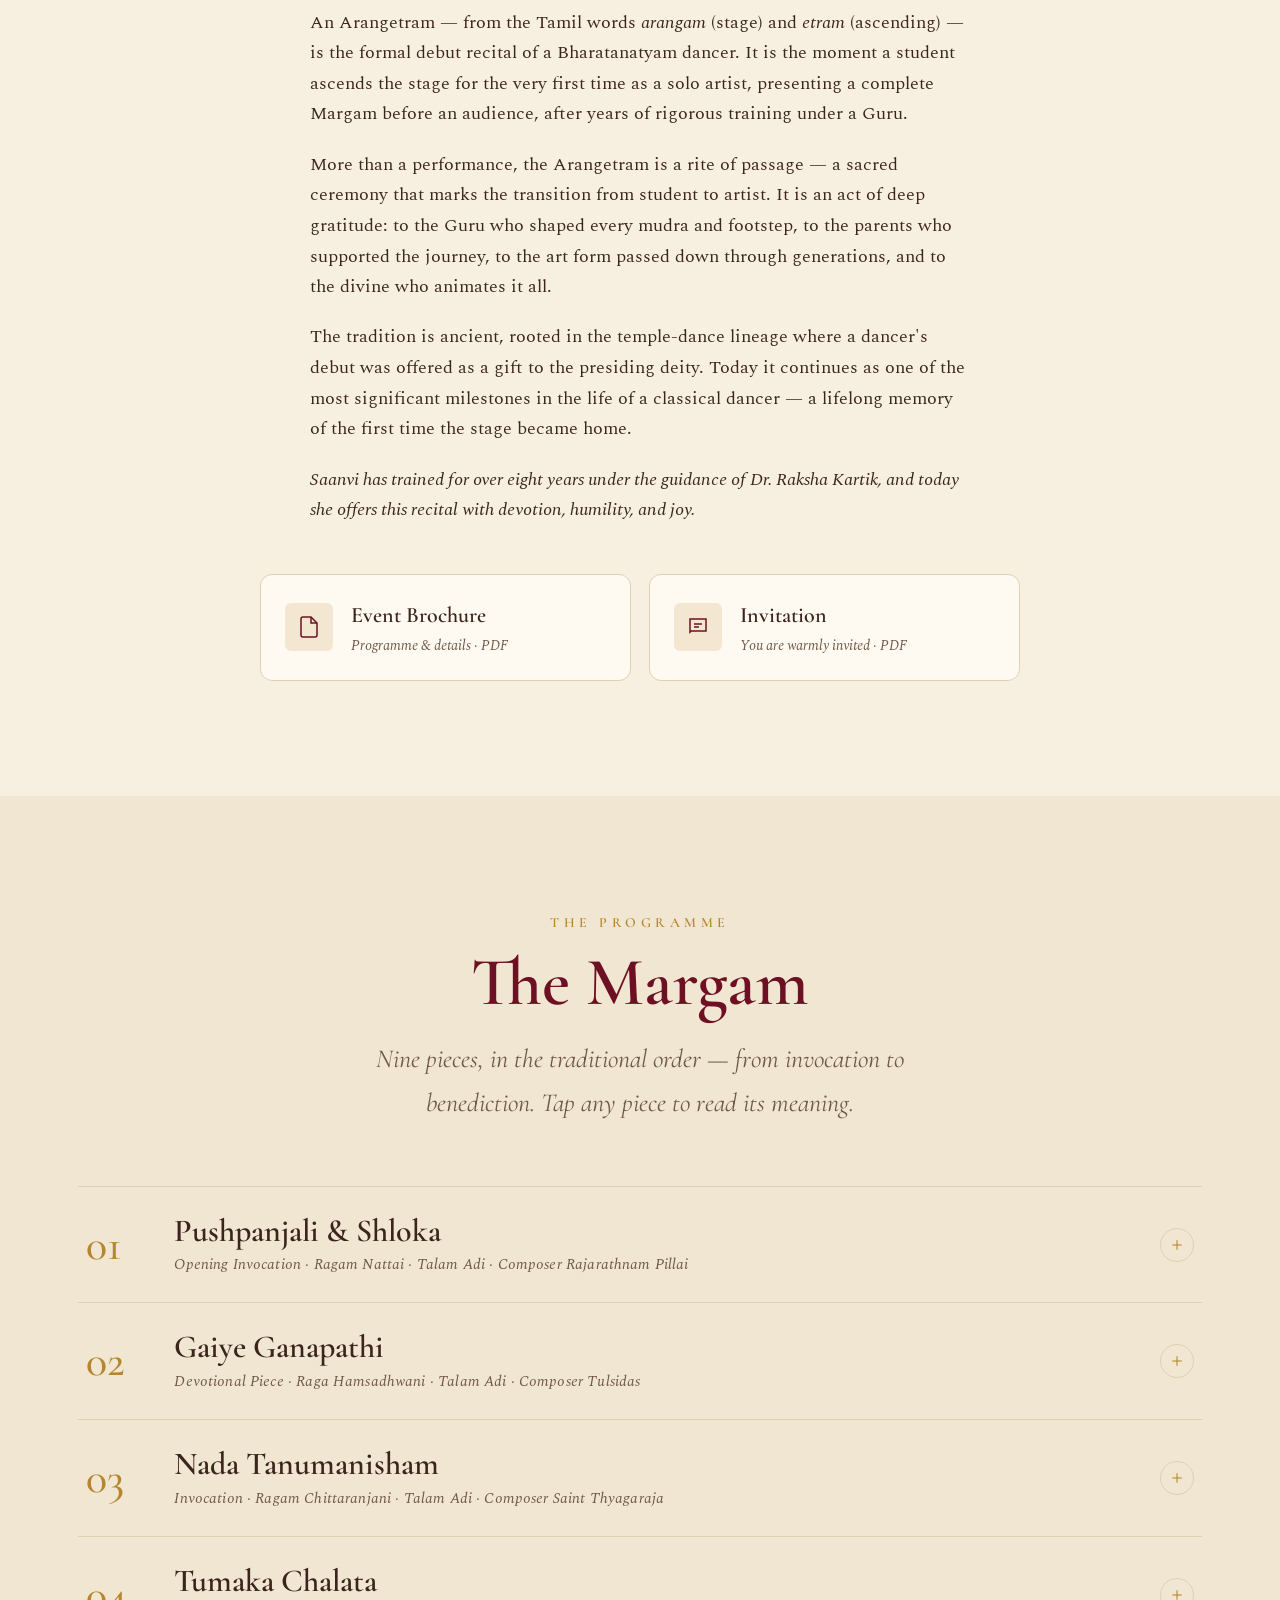
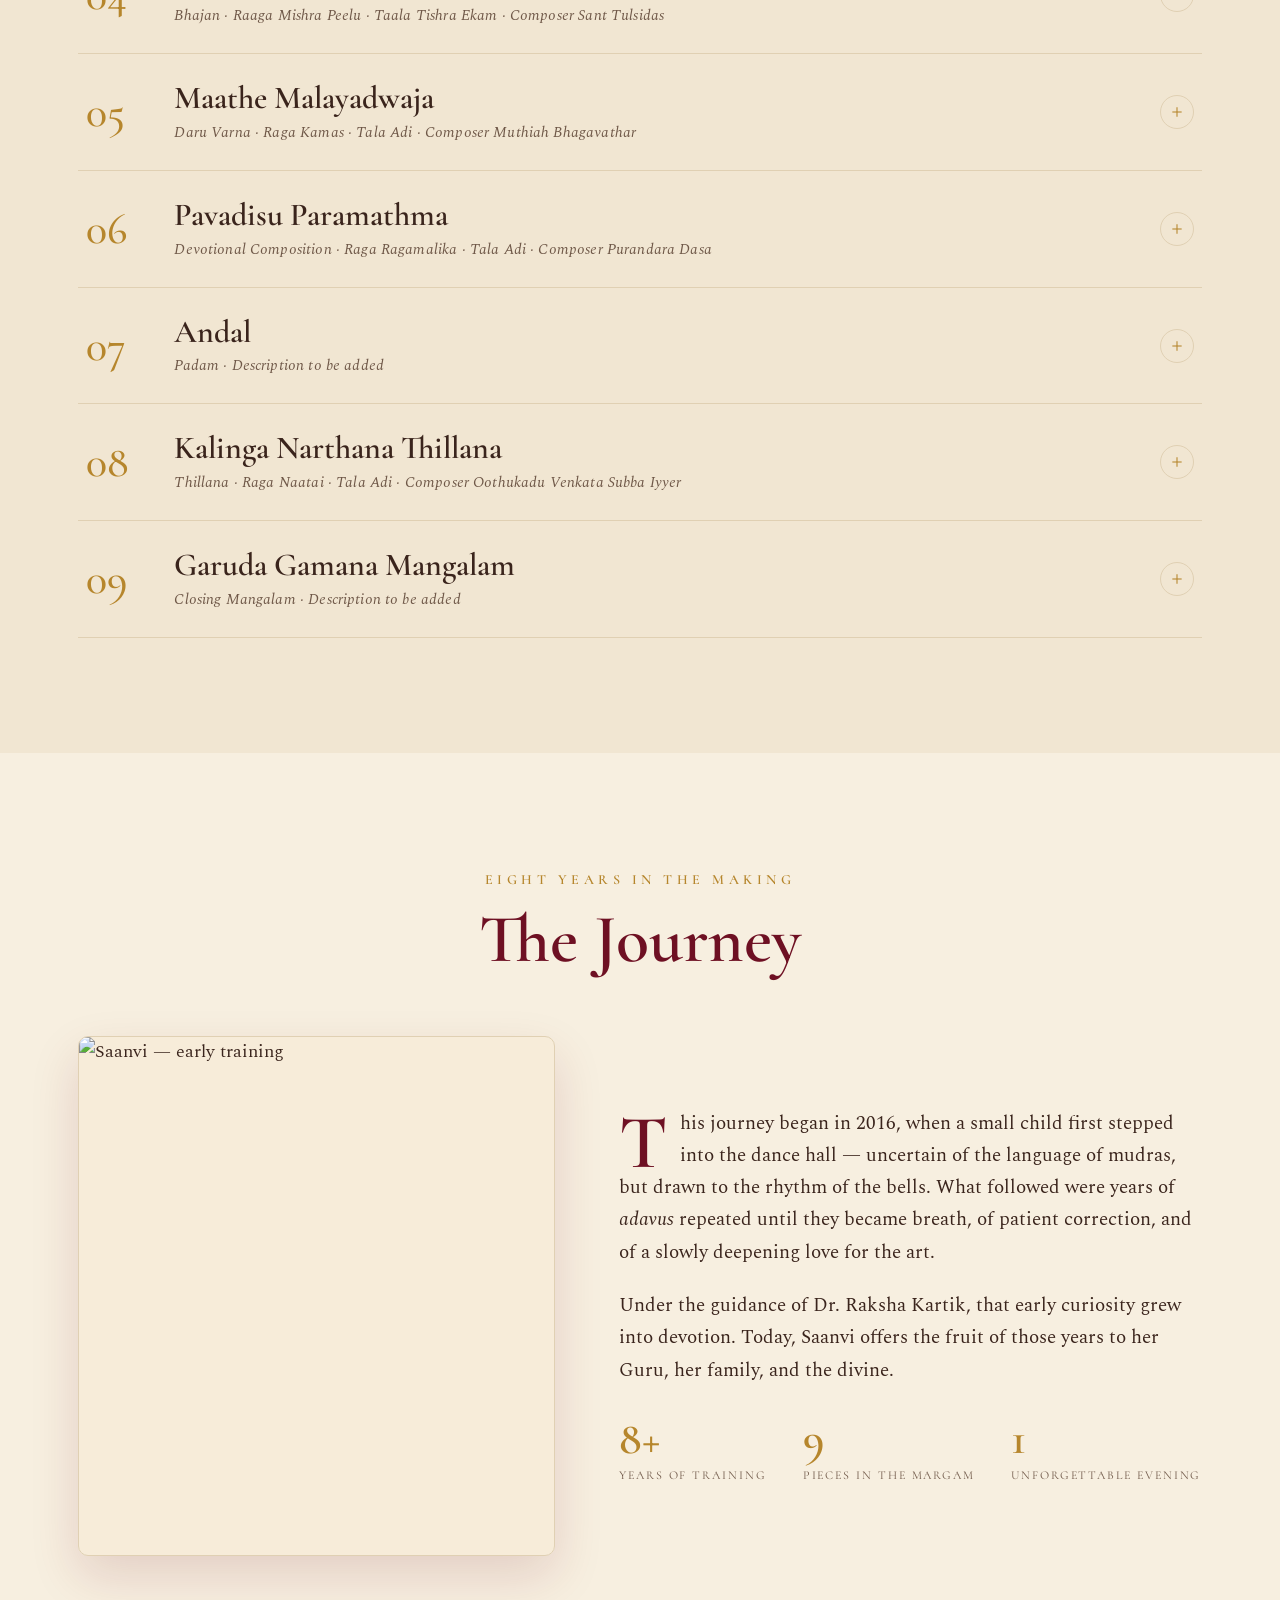
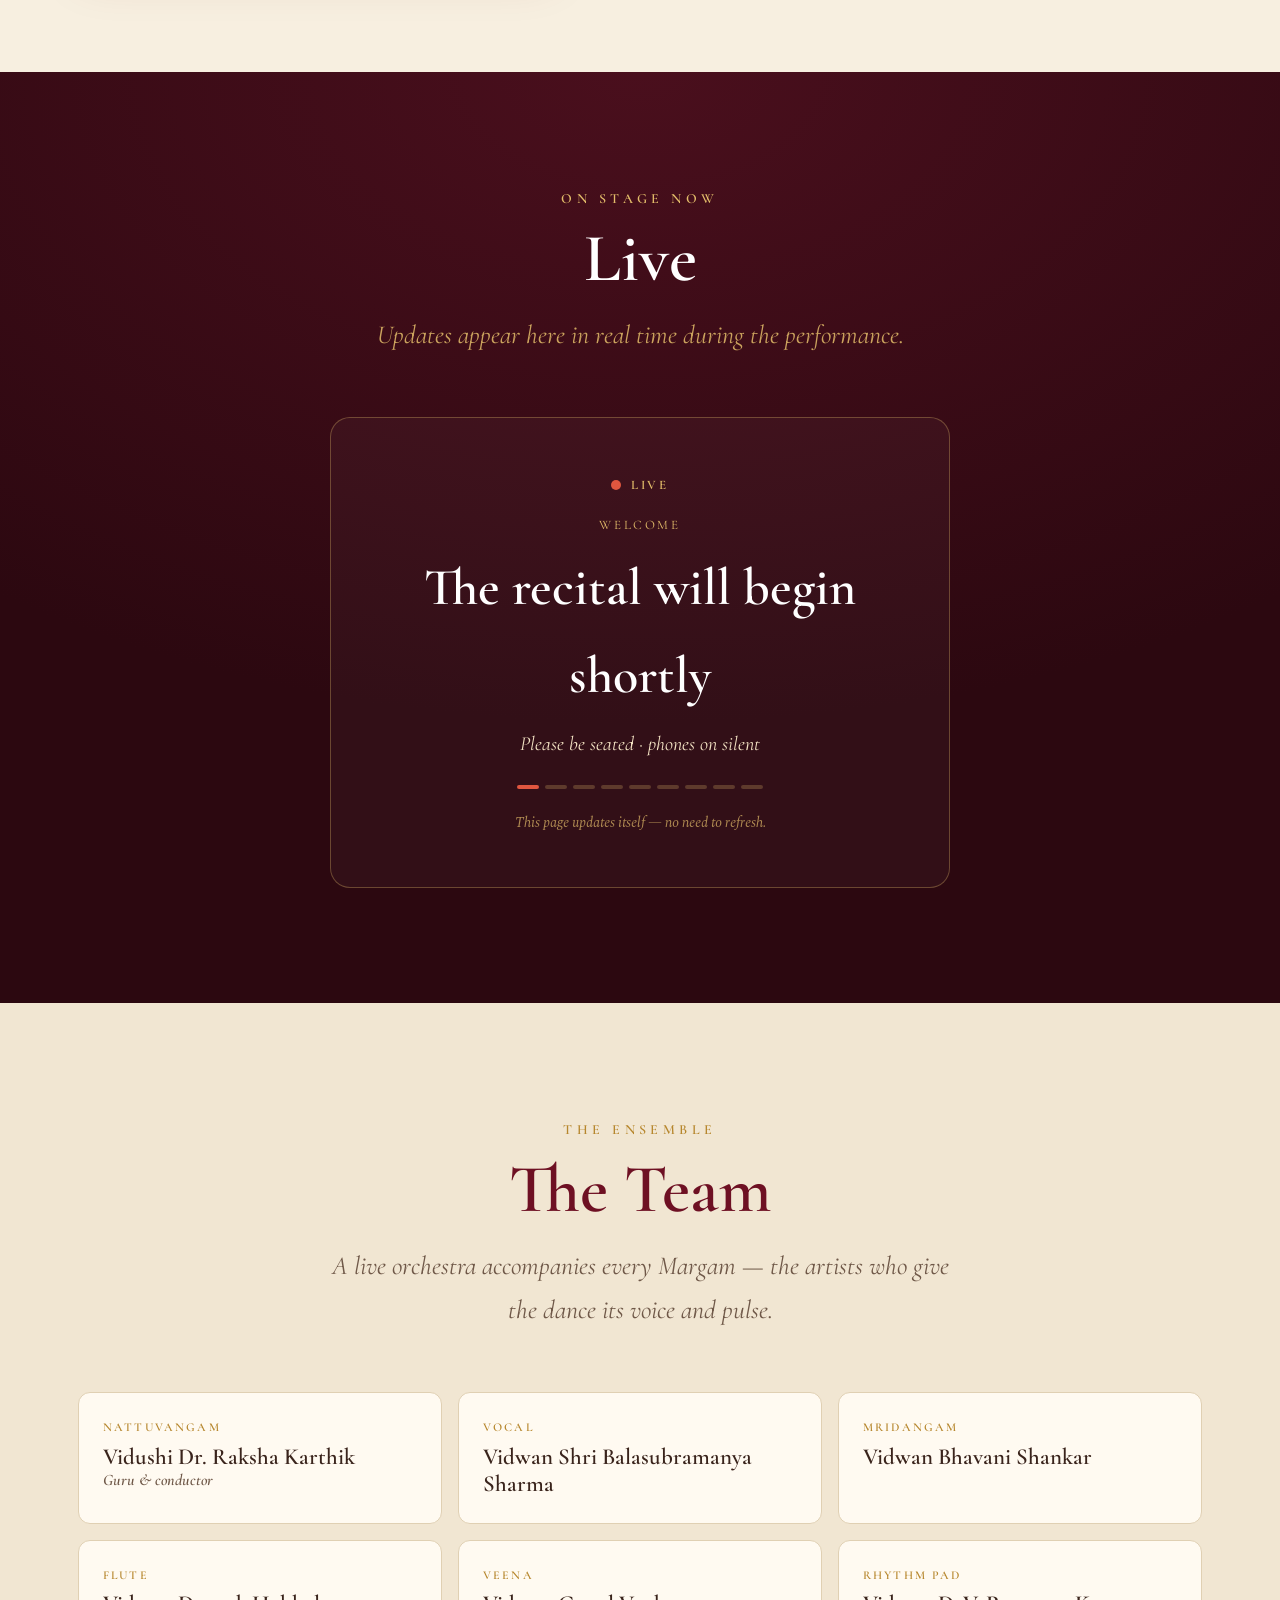
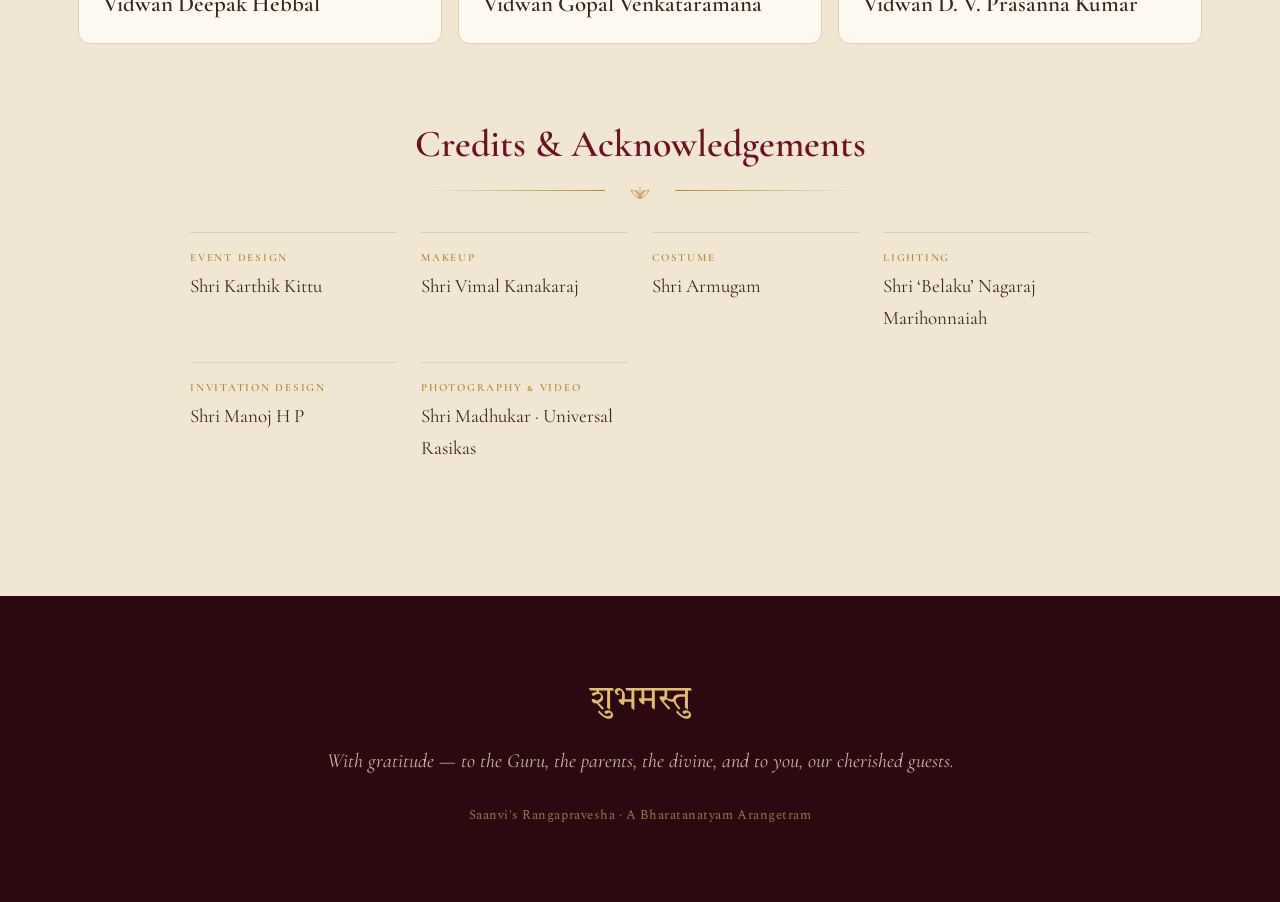
==== commit 2d1ae410: "Apply new Temple palette design with Cormorant/Spectral fonts and Firebase live stage integration" ====
--- a/index.html
+++ b/index.html
@@ -4,947 +4,1024 @@
 <meta charset="UTF-8">
 <meta name="viewport" content="width=device-width, initial-scale=1.0">
 <title>Saanvi's Rangapravesha</title>
-
-<!-- Google Fonts -->
-<link href="https://fonts.googleapis.com/css2?family=Elsie:wght@400;900&family=Poppins:wght@300;400&family=Cinzel:wght@400;600&display=swap" rel="stylesheet">
-
-<!-- Samarkan font via CDN (hosted on GitHub raw / cdnjs workaround using @font-face) -->
-<style>
-@font-face {
-  font-family: 'Samarkan';
-  src: url('https://db.onlinewebfonts.com/t/e3e2e5dedede59d29b7b9c31038b8e25.woff2') format('woff2'),
-       url('https://db.onlinewebfonts.com/t/e3e2e5dedede59d29b7b9c31038b8e25.woff') format('woff');
-  font-weight: normal;
-  font-style: normal;
-}
-</style>
-
+<link rel="preconnect" href="https://fonts.googleapis.com">
+<link rel="preconnect" href="https://fonts.gstatic.com" crossorigin>
+<link href="https://fonts.googleapis.com/css2?family=Cormorant+Garamond:ital,wght@0,400;0,500;0,600;0,700;1,400;1,500;1,600&family=Cormorant+SC:wght@500;600;700&family=Spectral:ital,wght@0,300;0,400;0,500;0,600;1,400&family=Tiro+Devanagari+Sanskrit:ital@0;1&display=swap" rel="stylesheet">
 <script src="https://www.gstatic.com/firebasejs/9.1.0/firebase-app-compat.js"></script>
 <script src="https://www.gstatic.com/firebasejs/9.1.0/firebase-database-compat.js"></script>
 
 <style>
-  :root {
-    --gold: #d4af37;
-    --gold-light: #f0d060;
-    --dark: #0f0505;
-    --card: #1e0e0e;
-    --card2: #2a1010;
-    --text: #f4e4bc;
-    --border: rgba(212,175,55,0.4);
+/* ============================================================
+   Saanvi's Rangapravesha — visual system
+   Devotional editorial: temple gold on deep maroon,
+   opening into warm ivory. Classical serif type.
+   ============================================================ */
+
+:root {
+  /* surfaces */
+  --c-bg:          #f7efe0;
+  --c-bg-2:        #f1e6d2;
+  --c-surface:     #fffaf1;
+  --c-ink:         #3a241c;
+  --c-ink-soft:    #6f5848;
+  --c-line:        #e0d0b3;
+  /* ceremonial */
+  --c-maroon:      #6e1023;
+  --c-maroon-deep: #2c0810;
+  --c-gold:        #b6862c;
+  --c-gold-soft:   #d6ab57;
+  --c-gold-bright: #e9c873;
+  --c-accent:      #b5532e;
+  /* hero / live dark blocks */
+  --c-hero-bg:     #2c0810;
+  --c-hero-bg-2:   #4a0f1d;
+  --c-hero-fg:     #f4e3c4;
+  --c-hero-gold:   #e3bd6a;
+  /* type */
+  --font-display: "Cormorant Garamond", Georgia, serif;
+  --font-body:    "Spectral", Georgia, serif;
+  --font-label:   "Cormorant SC", "Cormorant Garamond", serif;
+  --font-deva:    "Tiro Devanagari Sanskrit", "Cormorant Garamond", serif;
+  /* layout */
+  --maxw:   1180px;
+  --readw:   660px;
+  --r-sm:    6px;
+  --r-md:   12px;
+  --r-lg:   20px;
+  --nav-h:  64px;
+  --ease: cubic-bezier(.22,.61,.36,1);
+}
+
+/* ── Base ── */
+*, *::before, *::after { box-sizing: border-box; }
+html { scroll-behavior: smooth; scroll-padding-top: calc(var(--nav-h) + 12px); }
+@media (prefers-reduced-motion: reduce) { html { scroll-behavior: auto; } }
+
+body {
+  margin: 0;
+  background: var(--c-bg);
+  color: var(--c-ink);
+  font-family: var(--font-body);
+  font-weight: 400;
+  font-size: 18px;
+  line-height: 1.7;
+  -webkit-font-smoothing: antialiased;
+  text-rendering: optimizeLegibility;
+  overflow-x: hidden;
+}
+
+p  { margin: 0 0 1.1em; }
+p:last-child { margin-bottom: 0; }
+img { max-width: 100%; display: block; }
+a   { color: inherit; }
+h1, h2, h3 { font-family: var(--font-display); font-weight: 600; line-height: 1.06; margin: 0; }
+
+.container { width: 100%; max-width: var(--maxw); margin: 0 auto; padding: 0 28px; }
+.read      { max-width: var(--readw); margin: 0 auto; }
+
+.eyebrow {
+  font-family: var(--font-label);
+  font-size: 14px; letter-spacing: .32em; text-transform: uppercase;
+  color: var(--c-gold); font-weight: 600; margin: 0;
+}
+
+/* ── Lotus divider ── */
+.divider {
+  display: flex; align-items: center; justify-content: center; gap: 18px;
+  margin: 0 auto; color: var(--c-gold);
+}
+.divider::before, .divider::after {
+  content: ""; height: 1px; width: clamp(40px, 18vw, 180px);
+  background: linear-gradient(90deg, transparent, currentColor);
+}
+.divider::after { background: linear-gradient(90deg, currentColor, transparent); }
+.divider .lotus { width: 34px; height: 22px; opacity: .9; }
+
+/* ── Top nav ── */
+.nav {
+  position: sticky; top: 0; z-index: 50;
+  height: var(--nav-h);
+  display: flex; align-items: center;
+  background: color-mix(in srgb, var(--c-bg) 86%, transparent);
+  backdrop-filter: blur(10px);
+  -webkit-backdrop-filter: blur(10px);
+  border-bottom: 1px solid var(--c-line);
+  transition: background .3s var(--ease), border-color .3s var(--ease);
+}
+.nav .container { display: flex; align-items: center; justify-content: space-between; }
+
+.brand {
+  font-family: var(--font-display);
+  font-size: 24px; font-weight: 600; letter-spacing: .01em;
+  color: var(--c-maroon); text-decoration: none;
+  display: flex; align-items: baseline; gap: 9px;
+}
+.brand .brand-star { font-size: 14px; color: var(--c-gold); }
+.brand small {
+  font-family: var(--font-label); font-size: 12px; letter-spacing: .26em;
+  text-transform: uppercase; color: var(--c-ink-soft); font-weight: 600;
+}
+.nav-links { display: flex; align-items: center; gap: 6px; list-style: none; margin: 0; padding: 0; }
+.nav-links a {
+  font-family: var(--font-label);
+  font-size: 15px; letter-spacing: .14em; text-transform: uppercase;
+  text-decoration: none; color: var(--c-ink-soft); font-weight: 600;
+  padding: 8px 14px; border-radius: var(--r-sm);
+  position: relative; transition: color .2s var(--ease);
+}
+.nav-links a:hover { color: var(--c-maroon); }
+.nav-links a.active { color: var(--c-maroon); }
+.nav-links a.active::after {
+  content: ""; position: absolute; left: 14px; right: 14px; bottom: 2px;
+  height: 2px; background: var(--c-gold); border-radius: 2px;
+}
+.menu-btn {
+  display: none; background: none; border: 1px solid var(--c-line);
+  color: var(--c-maroon); border-radius: var(--r-sm);
+  width: 42px; height: 38px; cursor: pointer; align-items: center; justify-content: center;
+}
+.menu-btn svg { width: 20px; height: 20px; }
+
+@media (max-width: 820px) {
+  .menu-btn { display: inline-flex; }
+  .nav-links {
+    position: absolute; top: var(--nav-h); left: 0; right: 0;
+    flex-direction: column; align-items: stretch; gap: 0;
+    background: var(--c-bg); border-bottom: 1px solid var(--c-line);
+    padding: 8px 0;
+    max-height: 0; overflow: hidden; opacity: 0;
+    transition: max-height .35s var(--ease), opacity .25s var(--ease);
   }
-
-  * { box-sizing: border-box; margin: 0; padding: 0; }
-
-  body {
-    background-color: var(--dark);
-    color: var(--text);
-    font-family: 'Poppins', sans-serif;
-    padding-bottom: 90px;
-    text-align: center;
-    min-height: 100vh;
-  }
-
-  /* ── TYPOGRAPHY ── */
-  .title-rangapravesha {
-    font-family: 'Samarkan', 'Cinzel', serif;
-    font-size: clamp(2.2rem, 8vw, 3.8rem);
-    color: var(--gold);
-    margin: 24px 0 4px 0;
-    text-transform: uppercase;
-    letter-spacing: 4px;
-    line-height: 1.1;
-    text-shadow: 0 0 30px rgba(212,175,55,0.4);
-  }
-
-  .title-name {
-    font-family: 'Elsie', serif;
-    font-size: clamp(2rem, 7vw, 2.8rem);
-    color: #fff;
-    margin: 6px 0 4px 0;
-    font-weight: 400;
-    letter-spacing: 1px;
-  }
-
-  .title-guru {
-    font-size: 0.82rem;
-    color: var(--text);
-    margin-bottom: 24px;
-    opacity: 0.75;
-    letter-spacing: 1.5px;
-    font-weight: 300;
-    text-transform: uppercase;
-  }
-
-  /* ── DECORATIVE DIVIDER ── */
-  .gold-divider {
-    display: flex;
-    align-items: center;
-    gap: 12px;
-    margin: 8px auto 20px;
-    width: 80%;
-    max-width: 320px;
-  }
-  .gold-divider::before,
-  .gold-divider::after {
-    content: '';
-    flex: 1;
-    height: 1px;
-    background: linear-gradient(to right, transparent, var(--gold), transparent);
-  }
-  .gold-divider span {
-    color: var(--gold);
-    font-size: 1rem;
-  }
-
-  /* ── PHOTO GRID ── */
-  .photo-square-container {
-    display: flex;
-    flex-direction: row-reverse;
-    width: 92vw;
-    height: 92vw;
-    max-width: 440px;
-    max-height: 440px;
-    margin: 0 auto;
-    gap: 6px;
-    border: 2px solid var(--gold);
-    padding: 6px;
-    background: #000;
-    box-shadow: 0 0 40px rgba(212,175,55,0.2);
-  }
-  .photo-large, .photo-small { overflow: hidden; }
-  .photo-large { flex: 2; height: 100%; }
-  .photo-stack { flex: 1; display: flex; flex-direction: column; gap: 6px; }
-  .photo-small { height: 50%; }
-  img { width: 100%; height: 100%; object-fit: cover; display: block; }
-
-  /* ── LIVE BUTTON ── */
-  .live-btn {
-    margin: 28px auto 0;
-    padding: 16px 30px;
-    border: 1px solid var(--gold);
-    border-radius: 50px;
-    cursor: pointer;
-    display: inline-block;
-    letter-spacing: 2px;
-    font-size: 0.8rem;
-    font-weight: 400;
-    color: var(--gold);
-    background: transparent;
-    transition: background 0.3s, color 0.3s;
-    position: relative;
-    overflow: hidden;
-  }
-  .live-btn::before {
-    content: '';
-    position: absolute;
-    top: 50%; left: 50%;
-    width: 0; height: 0;
-    background: rgba(212,175,55,0.15);
-    border-radius: 50%;
-    transform: translate(-50%, -50%);
-    transition: width 0.4s, height 0.4s;
-  }
-  .live-btn:hover::before { width: 300px; height: 300px; }
-  .live-btn:active { background: rgba(212,175,55,0.2); }
-
-  /* ── PAGES ── */
-  .page { display: none; padding: 20px; max-width: 600px; margin: 0 auto; }
-  .active-page { display: block; }
-
-  /* ── PAGE HEADERS ── */
-  .page-header {
-    font-family: 'Samarkan', 'Cinzel', serif;
-    font-size: clamp(1.6rem, 6vw, 2.4rem);
-    color: var(--gold);
-    text-transform: uppercase;
-    letter-spacing: 3px;
-    margin: 20px 0 6px;
-    text-shadow: 0 0 20px rgba(212,175,55,0.3);
-  }
-
-  /* ── GLOSSARY / MARGAM ── */
-  .song-number {
-    font-family: 'Cinzel', serif;
-    font-size: 0.7rem;
-    color: var(--gold);
-    opacity: 0.7;
-    letter-spacing: 2px;
-    margin-bottom: 12px;
-    margin-top: 28px;
-    text-transform: uppercase;
-  }
-
-  .glossary-item { margin-bottom: 6px; }
-
-  .song-btn {
-    width: 100%;
-    background: var(--card);
-    border: 1px solid var(--border);
-    color: var(--gold);
-    padding: 16px 18px;
-    text-align: left;
-    font-family: 'Cinzel', serif;
-    font-size: 0.95rem;
-    cursor: pointer;
-    border-radius: 8px;
-    display: flex;
-    justify-content: space-between;
-    align-items: center;
-    transition: border-color 0.3s, background 0.3s;
-    letter-spacing: 0.5px;
-  }
-  .song-btn:hover { border-color: var(--gold); background: var(--card2); }
-  .song-btn.open { border-radius: 8px 8px 0 0; border-color: var(--gold); }
-
-  .song-chevron {
-    font-size: 1.2rem;
-    display: flex;
-    align-items: center;
-    gap: 10px;
-    flex-shrink: 0;
-    color: var(--gold);
-  }
-  .song-btn.open .song-chevron .plus { display: none; }
-  .song-btn:not(.open) .song-chevron .minus { display: none; }
-  .song-chevron .minus {
-    font-size: 1.5rem;
-    line-height: 1;
-    font-weight: 300;
-  }
-
-  .song-content {
-    display: none;
-    border-radius: 0 0 8px 8px;
-    background-size: cover;
-    background-position: center;
-    position: relative;
-    color: #fff;
-    min-height: 180px;
-    border: 1px solid var(--gold);
-    border-top: none;
-  }
-  .song-content::before {
-    content: "";
-    position: absolute; top: 0; left: 0; width: 100%; height: 100%;
-    background: linear-gradient(to bottom, rgba(0,0,0,0.55), rgba(10,3,3,0.82));
-    z-index: 1;
-    border-radius: 0 0 8px 8px;
-  }
-  .song-text-inner {
-    position: relative;
-    z-index: 2;
-    padding: 22px 20px;
-    line-height: 1.75;
-    text-align: left;
-    font-size: 0.88rem;
-    font-weight: 300;
-    color: #f0e8d0;
-  }
-  .song-meta {
-    font-family: 'Cinzel', serif;
-    font-size: 0.72rem;
-    color: var(--gold-light);
-    letter-spacing: 1px;
-    margin-bottom: 10px;
-    opacity: 0.9;
-  }
-  .song-close-btn {
-    display: flex;
-    justify-content: flex-end;
-    padding: 0 20px 16px 20px;
-    position: relative;
-    z-index: 2;
-  }
-  .song-close-btn button {
-    background: rgba(212,175,55,0.15);
-    border: 1px solid var(--gold);
-    color: var(--gold);
-    border-radius: 50%;
-    width: 34px;
-    height: 34px;
-    font-size: 1.3rem;
-    line-height: 1;
-    cursor: pointer;
-    display: flex;
-    align-items: center;
-    justify-content: center;
-    transition: background 0.2s;
-    font-weight: 300;
-  }
-  .song-close-btn button:hover { background: rgba(212,175,55,0.3); }
-
-  /* ── TEAM PAGE ── */
-  .team-section-title {
-    font-family: 'Cinzel', serif;
-    font-size: 0.72rem;
-    color: var(--gold);
-    letter-spacing: 3px;
-    text-transform: uppercase;
-    margin: 28px 0 14px;
-    opacity: 0.8;
-  }
-  .team-card {
-    background: var(--card);
-    border: 1px solid var(--border);
-    border-radius: 10px;
-    padding: 14px 18px;
-    margin-bottom: 8px;
-    display: flex;
-    justify-content: space-between;
-    align-items: center;
-    text-align: left;
-  }
-  .team-role {
-    font-size: 0.72rem;
-    color: var(--gold);
-    letter-spacing: 1px;
-    text-transform: uppercase;
-    font-weight: 400;
-    opacity: 0.8;
-  }
-  .team-name {
-    font-family: 'Elsie', serif;
-    font-size: 1rem;
-    color: var(--text);
-    margin-top: 2px;
-  }
-  .team-icon { font-size: 1.4rem; opacity: 0.6; }
-
-  /* ── LIVE PAGE ── */
-  .live-display {
-    background: var(--card);
-    border: 1px solid var(--gold);
-    border-radius: 12px;
-    padding: 40px 20px;
-    margin: 30px 0;
-    min-height: 180px;
-    display: flex;
-    flex-direction: column;
-    align-items: center;
-    justify-content: center;
-    gap: 16px;
-  }
-  .live-dot {
-    width: 10px; height: 10px;
-    border-radius: 50%;
-    background: #e53;
-    animation: pulse 1.5s infinite;
-    display: inline-block;
-    margin-right: 8px;
-  }
-  @keyframes pulse {
-    0%, 100% { opacity: 1; transform: scale(1); }
-    50% { opacity: 0.4; transform: scale(0.7); }
-  }
-  .live-label {
-    font-size: 0.72rem;
-    letter-spacing: 3px;
-    color: #e53;
-    text-transform: uppercase;
-    font-weight: 400;
-  }
-  #display-text {
-    font-family: 'Elsie', serif;
-    font-size: clamp(1.2rem, 5vw, 1.8rem);
-    color: #fff;
-    line-height: 1.5;
-  }
-
-  /* ── JOURNEY PAGE ── */
-  .journey-block {
-    background: var(--card);
-    padding: 20px;
-    border-radius: 10px;
-    margin-top: 20px;
-    border: 1px solid var(--border);
-    text-align: left;
-  }
-  .journey-block img {
-    border-radius: 8px;
-    margin-bottom: 14px;
-    object-fit: cover;
-    height: 220px;
-  }
-  .journey-block p { font-size: 0.9rem; line-height: 1.7; opacity: 0.85; }
-
-  /* ── NAV ── */
-  nav {
-    position: fixed; bottom: 0; width: 100%;
-    background: var(--card);
-    display: flex;
-    border-top: 1px solid var(--border);
-    z-index: 1000;
-    backdrop-filter: blur(10px);
-  }
-  nav button {
-    background: none; border: none;
-    color: #666;
-    padding: 14px 0;
-    width: 25%;
-    font-size: 8.5px;
-    font-weight: 400;
-    letter-spacing: 0.5px;
-    border-top: 2px solid transparent;
-    cursor: pointer;
-    transition: color 0.2s;
-    font-family: 'Poppins', sans-serif;
-  }
-  nav button .nav-icon { font-size: 1.1rem; display: block; margin-bottom: 2px; line-height: 1; }
-  nav button .nav-icon svg { width: 18px; height: 18px; fill: currentColor; }
-  nav button.active-tab { color: var(--gold); border-top: 2px solid var(--gold); }
-
-  /* ── HOME PAGE EXTRA BUTTONS ── */
-  .home-accordion-item { margin-top: 18px; text-align: left; }
-  .home-acc-btn {
-    width: 100%;
-    background: var(--card);
-    border: 1px solid var(--border);
-    color: var(--gold);
-    padding: 16px 18px;
-    text-align: left;
-    font-family: 'Cinzel', serif;
-    font-size: 0.95rem;
-    cursor: pointer;
-    border-radius: 8px;
-    display: flex;
-    justify-content: space-between;
-    align-items: center;
-    transition: border-color 0.3s, background 0.3s;
-    letter-spacing: 0.5px;
-  }
-  .home-acc-btn:hover { border-color: var(--gold); background: var(--card2); }
-  .home-acc-btn.open { border-radius: 8px 8px 0 0; border-color: var(--gold); }
-  .home-acc-btn .acc-chevron {
-    font-size: 1.1rem;
-    transition: transform 0.3s;
-    display: flex;
-    align-items: center;
-    gap: 10px;
-    flex-shrink: 0;
-  }
-  .home-acc-btn.open .acc-chevron .plus { display: none; }
-  .home-acc-btn:not(.open) .acc-chevron .minus { display: none; }
-
-  .home-acc-content {
-    display: none;
-    border-radius: 0 0 8px 8px;
-    background-size: cover;
-    background-position: center;
-    position: relative;
-    color: #fff;
-    min-height: 160px;
-    border: 1px solid var(--gold);
-    border-top: none;
-  }
-  .home-acc-content::before {
-    content: "";
-    position: absolute; top: 0; left: 0; width: 100%; height: 100%;
-    background: linear-gradient(to bottom, rgba(0,0,0,0.55), rgba(10,3,3,0.85));
-    z-index: 1;
-    border-radius: 0 0 8px 8px;
-  }
-  .home-acc-inner {
-    position: relative;
-    z-index: 2;
-    padding: 22px 20px;
-    line-height: 1.75;
-    text-align: left;
-    font-size: 0.88rem;
-    font-weight: 300;
-    color: #f0e8d0;
-  }
-  .home-acc-inner h3 {
-    font-family: 'Cinzel', serif;
-    font-size: 0.8rem;
-    color: var(--gold-light);
-    letter-spacing: 1.5px;
-    margin-bottom: 12px;
-    text-transform: uppercase;
-  }
-  .home-acc-inner p { margin-bottom: 10px; }
-
-  /* PDF links */
-  .pdf-link-row {
-    display: flex;
-    flex-direction: column;
-    gap: 10px;
-    padding: 18px 20px;
-  }
-  .pdf-link {
-    display: flex;
-    align-items: center;
-    gap: 14px;
-    background: var(--card2);
-    border: 1px solid var(--border);
-    border-radius: 8px;
-    padding: 14px 16px;
-    color: var(--text);
-    text-decoration: none;
-    font-size: 0.88rem;
-    font-family: 'Cinzel', serif;
-    letter-spacing: 0.5px;
-    transition: border-color 0.2s;
-  }
-  .pdf-link:hover { border-color: var(--gold); color: var(--gold); }
-  .pdf-icon { font-size: 1.4rem; flex-shrink: 0; }
+  .nav.menu-open .nav-links { max-height: 380px; opacity: 1; }
+  .nav-links a { padding: 14px 28px; border-radius: 0; }
+  .nav-links a.active::after { display: none; }
+  .nav-links a.active { background: rgba(182,134,44,.12); }
+}
+
+/* ── Hero ── */
+.hero {
+  position: relative; overflow: hidden;
+  background: radial-gradient(120% 90% at 50% -10%, var(--c-hero-bg-2), var(--c-hero-bg) 62%);
+  color: var(--c-hero-fg);
+  padding: clamp(56px, 9vw, 104px) 0 clamp(48px, 7vw, 88px);
+  text-align: center;
+}
+.hero::before {
+  content: ""; position: absolute; top: -38%; left: 50%; transform: translateX(-50%);
+  width: min(820px, 120vw); aspect-ratio: 1;
+  background: repeating-conic-gradient(from 0deg at 50% 50%,
+    transparent 0deg 5deg, rgba(227,189,106,.05) 5deg 6deg);
+  border-radius: 50%; pointer-events: none;
+}
+.hero .container { position: relative; z-index: 2; }
+.hero .eyebrow { color: var(--c-hero-gold); }
+.hero-deva {
+  font-family: var(--font-deva); color: var(--c-hero-gold);
+  font-size: clamp(20px, 3.4vw, 30px); margin: 8px 0 4px; opacity: .9; font-weight: 400;
+}
+.hero h1 {
+  font-size: clamp(44px, 10vw, 112px); font-weight: 600; letter-spacing: -.02em;
+  margin: 6px 0 4px; color: #fff; text-shadow: 0 2px 40px rgba(0,0,0,.3);
+}
+.hero h1 em { font-style: italic; color: var(--c-hero-gold); }
+.hero-sub {
+  font-family: var(--font-display); font-style: italic;
+  font-size: clamp(22px, 3.4vw, 34px); color: var(--c-hero-fg); margin: 10px 0 0; opacity: .92;
+}
+.hero-guru {
+  font-family: var(--font-label); letter-spacing: .2em; text-transform: uppercase;
+  font-size: 14px; color: var(--c-hero-gold); margin-top: 18px;
+}
+.hero-meta {
+  display: flex; flex-wrap: wrap; gap: 0 30px; justify-content: center;
+  margin-top: 30px; color: var(--c-hero-fg);
+}
+.hero-meta .mi {
+  display: flex; align-items: center; gap: 9px;
+  font-size: 16px; padding: 6px 0; opacity: .92;
+}
+.hero-meta .mi svg { width: 17px; height: 17px; color: var(--c-hero-gold); stroke-width: 1.4; }
+.hero-meta .sep { width: 1px; background: rgba(227,189,106,.3); align-self: stretch; }
+.hero-cta { display: inline-flex; align-items: center; gap: 10px; margin-top: 34px; }
+
+/* Hero gallery */
+.hero-gallery {
+  display: grid; grid-template-columns: 1fr 1.5fr 1fr; gap: 16px;
+  margin-top: clamp(40px, 6vw, 64px); align-items: end;
+}
+.hero-gallery .img-slot {
+  width: 100%; border: 1px solid rgba(227,189,106,.35);
+  box-shadow: 0 18px 50px rgba(0,0,0,.4); border-radius: 8px;
+}
+.hero-gallery .g-tall  { height: clamp(300px, 42vw, 460px); }
+.hero-gallery .g-short { height: clamp(220px, 32vw, 360px); }
+.hero-gallery figcaption {
+  font-family: var(--font-label); letter-spacing: .16em; text-transform: uppercase;
+  font-size: 12px; color: var(--c-hero-gold); text-align: center; margin-top: 10px;
+}
+.hero-gallery figure { margin: 0; }
+@media (max-width: 720px) {
+  .hero-gallery { grid-template-columns: 1fr 1fr; }
+  .hero-gallery .g-center { grid-column: 1 / -1; order: -1; }
+  .hero-gallery .g-tall  { height: 280px; }
+  .hero-gallery .g-short { height: 200px; }
+}
+
+/* ── Buttons ── */
+.btn {
+  font-family: var(--font-label); letter-spacing: .14em; text-transform: uppercase;
+  font-size: 14px; font-weight: 600;
+  padding: 13px 26px; border-radius: 999px; cursor: pointer;
+  text-decoration: none; display: inline-flex; align-items: center; gap: 10px;
+  border: 1px solid transparent; transition: all .22s var(--ease);
+}
+.btn svg { width: 16px; height: 16px; stroke-width: 1.6; }
+.btn-gold    { background: var(--c-gold); color: #2c0810; border-color: var(--c-gold); }
+.btn-gold:hover { background: var(--c-gold-soft); box-shadow: 0 8px 24px rgba(182,134,44,.35); }
+.btn-outline { border-color: var(--c-hero-gold); color: var(--c-hero-gold); background: transparent; }
+.btn-outline:hover { background: rgba(227,189,106,.12); }
+
+/* ── Section scaffolding ── */
+section { position: relative; }
+.section     { padding: clamp(64px, 9vw, 116px) 0; }
+.section.alt { background: var(--c-bg-2); }
+.section-head { text-align: center; margin-bottom: clamp(36px, 5vw, 60px); }
+.section-head h2 { font-size: clamp(38px, 6vw, 68px); color: var(--c-maroon); margin: 12px 0 0; }
+.section-head .divider { margin-top: 20px; }
+.section-lead {
+  font-family: var(--font-display); font-style: italic;
+  font-size: clamp(20px, 2.6vw, 26px); color: var(--c-ink-soft);
+  text-align: center; margin: 18px auto 0; max-width: 620px;
+}
+
+/* ── Accordion ── */
+.accordion { border-top: 1px solid var(--c-line); }
+.acc-item   { border-bottom: 1px solid var(--c-line); }
+.acc-head {
+  width: 100%; background: none; border: 0; cursor: pointer; text-align: left;
+  display: flex; align-items: center; gap: 18px;
+  padding: 26px 8px; color: var(--c-ink); font-family: var(--font-display);
+  transition: color .2s var(--ease);
+}
+.acc-head:hover { color: var(--c-maroon); }
+.acc-num {
+  font-family: var(--font-display); font-size: clamp(28px, 4vw, 44px);
+  color: var(--c-gold); font-weight: 500; line-height: 1; min-width: 1.6em;
+}
+.acc-title { flex: 1; }
+.acc-title .t {
+  display: block; font-size: clamp(22px, 3.2vw, 32px); font-weight: 600; line-height: 1.12;
+}
+.acc-title .meta {
+  display: block; font-family: var(--font-body); font-style: italic;
+  font-size: 15px; color: var(--c-ink-soft); margin-top: 5px; letter-spacing: .01em;
+}
+.acc-icon {
+  width: 34px; height: 34px; flex: none; border-radius: 50%;
+  border: 1px solid var(--c-line); display: grid; place-items: center;
+  color: var(--c-gold); transition: transform .35s var(--ease), background .25s var(--ease);
+}
+.acc-icon svg { width: 16px; height: 16px; stroke-width: 1.6; }
+.acc-item.open .acc-icon {
+  transform: rotate(45deg);
+  background: color-mix(in srgb, var(--c-gold) 16%, transparent);
+}
+.acc-body { overflow: hidden; max-height: 0; transition: max-height .5s var(--ease); }
+.acc-body-inner {
+  padding: 0 8px 30px calc(1.6em + 18px + 8px);
+  color: var(--c-ink-soft);
+}
+.acc-body-inner p { margin: 0 0 16px; }
+.acc-body-inner p:last-child { margin-bottom: 0; }
+.acc-body-inner em { color: var(--c-ink); }
+.sahitya { border-left: 2px solid var(--c-gold); padding: 4px 0 4px 20px; margin: 20px 0; }
+.sahitya .line  { font-family: var(--font-deva); color: var(--c-maroon); font-size: 17px; }
+.sahitya .gloss { font-style: italic; font-size: 16px; margin-top: 2px; }
+.subhead {
+  display: block;
+  font-family: var(--font-label); letter-spacing: .2em; text-transform: uppercase;
+  font-size: 13px; color: var(--c-gold); font-weight: 600; margin: 22px 0 8px;
+}
+@media (max-width: 600px) {
+  .acc-head { gap: 12px; padding: 20px 0; }
+  .acc-body-inner { padding-left: 4px; }
+}
+
+/* ── Document cards ── */
+.doc-grid {
+  display: grid; grid-template-columns: 1fr 1fr;
+  gap: 18px; max-width: 760px; margin: 0 auto;
+}
+@media (max-width: 560px) { .doc-grid { grid-template-columns: 1fr; } }
+.doc-card {
+  display: flex; align-items: center; gap: 18px;
+  background: var(--c-surface); border: 1px solid var(--c-line);
+  border-radius: var(--r-md); padding: 22px 24px;
+  text-decoration: none; color: inherit; transition: all .22s var(--ease);
+}
+.doc-card:hover { border-color: var(--c-gold); transform: translateY(-2px); box-shadow: 0 14px 34px rgba(110,16,35,.1); }
+.doc-card .ic {
+  width: 48px; height: 48px; flex: none; border-radius: var(--r-sm);
+  background: color-mix(in srgb, var(--c-gold) 16%, transparent);
+  display: grid; place-items: center; color: var(--c-maroon);
+}
+.doc-card .ic svg { width: 24px; height: 24px; stroke-width: 1.5; }
+.doc-card .t { font-family: var(--font-display); font-size: 22px; font-weight: 600; display: block; }
+.doc-card .s { font-size: 14px; color: var(--c-ink-soft); font-style: italic; display: block; }
+@keyframes nudge {
+  0%, 100% { transform: translateY(-2px); }
+  25%       { transform: translateY(-2px) translateX(-4px); }
+  75%       { transform: translateY(-2px) translateX(4px); }
+}
+.doc-card.nudge { animation: nudge .4s var(--ease); }
+
+/* ── Journey ── */
+.journey-wrap {
+  display: grid; grid-template-columns: 0.9fr 1.1fr;
+  gap: clamp(28px, 5vw, 64px); align-items: center;
+}
+@media (max-width: 780px) { .journey-wrap { grid-template-columns: 1fr; } }
+.journey-photo .img-slot {
+  width: 100%; height: clamp(320px, 46vw, 520px); border-radius: 10px;
+  border: 1px solid var(--c-line); box-shadow: 0 20px 50px rgba(110,16,35,.14);
+}
+.journey-text p { font-size: 19px; }
+.journey-text .drop::first-letter {
+  font-family: var(--font-display); float: left; font-size: 76px; line-height: .72;
+  padding: 8px 12px 0 0; color: var(--c-maroon); font-weight: 600;
+}
+.journey-stats { display: flex; gap: 36px; margin-top: 28px; flex-wrap: wrap; }
+.journey-stats .st .n {
+  font-family: var(--font-display); font-size: 46px; color: var(--c-gold);
+  font-weight: 600; line-height: 1;
+}
+.journey-stats .st .l {
+  font-family: var(--font-label); letter-spacing: .16em; text-transform: uppercase;
+  font-size: 12px; color: var(--c-ink-soft); margin-top: 4px;
+}
+
+/* ── Live ── */
+.live {
+  background: radial-gradient(120% 100% at 50% 0%, var(--c-hero-bg-2), var(--c-hero-bg) 70%);
+  color: var(--c-hero-fg);
+}
+.live .section-head h2 { color: #fff; }
+.live .eyebrow { color: var(--c-hero-gold); }
+.live-card {
+  max-width: 620px; margin: 0 auto; text-align: center;
+  border: 1px solid rgba(227,189,106,.32); border-radius: var(--r-lg);
+  background: rgba(255,255,255,.03); padding: clamp(34px, 5vw, 52px);
+}
+.live-badge {
+  display: inline-flex; align-items: center; gap: 10px;
+  font-family: var(--font-label); letter-spacing: .22em; text-transform: uppercase;
+  font-size: 13px; color: var(--c-hero-gold); font-weight: 600; margin-bottom: 18px;
+}
+.live-dot {
+  width: 10px; height: 10px; border-radius: 50%; background: #e0563f;
+  box-shadow: 0 0 0 0 rgba(224,86,63,.6); animation: livepulse 1.8s infinite;
+}
+@media (prefers-reduced-motion: reduce) { .live-dot { animation: none; } }
+@keyframes livepulse {
+  0%   { box-shadow: 0 0 0 0 rgba(224,86,63,.6); }
+  70%  { box-shadow: 0 0 0 14px rgba(224,86,63,0); }
+  100% { box-shadow: 0 0 0 0 rgba(224,86,63,0); }
+}
+.live-now   { font-family: var(--font-label); letter-spacing: .2em; text-transform: uppercase; font-size: 13px; color: var(--c-hero-gold); }
+.live-title { font-family: var(--font-display); font-size: clamp(32px, 6vw, 52px); color: #fff; margin: 8px 0 6px; font-weight: 600; }
+.live-meta  { font-style: italic; color: var(--c-hero-fg); opacity: .85; font-family: var(--font-display); font-size: 20px; }
+.live-hint  { font-size: 14px; color: var(--c-hero-gold); opacity: .7; margin-top: 22px; font-style: italic; }
+.live-progress { display: flex; gap: 6px; justify-content: center; margin-top: 24px; }
+.live-progress span { width: 22px; height: 4px; border-radius: 2px; background: rgba(227,189,106,.25); transition: background .3s; }
+.live-progress span.done { background: var(--c-hero-gold); }
+.live-progress span.cur  { background: #e0563f; }
+
+/* ── Team ── */
+.team-grid { display: grid; grid-template-columns: repeat(3, 1fr); gap: 16px; }
+@media (max-width: 760px) { .team-grid { grid-template-columns: repeat(2, 1fr); } }
+@media (max-width: 460px) { .team-grid { grid-template-columns: 1fr; } }
+.team-card {
+  background: var(--c-surface); border: 1px solid var(--c-line);
+  border-radius: var(--r-md); padding: 24px; transition: all .22s var(--ease);
+}
+.team-card:hover { border-color: var(--c-gold); transform: translateY(-2px); box-shadow: 0 14px 30px rgba(110,16,35,.1); }
+.team-card .role {
+  font-family: var(--font-label); letter-spacing: .18em; text-transform: uppercase;
+  font-size: 12px; color: var(--c-gold); font-weight: 600;
+}
+.team-card .name {
+  font-family: var(--font-display); font-size: 23px; color: var(--c-ink);
+  margin-top: 6px; font-weight: 600; line-height: 1.2;
+}
+.team-card .name .hon { color: var(--c-ink-soft); font-size: 16px; font-style: italic; display: block; }
+
+.credits-head { text-align: center; margin: clamp(48px, 7vw, 80px) 0 30px; }
+.credits-head h3 { font-family: var(--font-display); font-size: clamp(26px, 4vw, 38px); color: var(--c-maroon); }
+.credits-grid {
+  display: grid; grid-template-columns: repeat(auto-fit, minmax(190px, 1fr));
+  gap: 12px 24px; max-width: 900px; margin: 0 auto;
+}
+.credit { display: flex; flex-direction: column; gap: 2px; padding: 16px 0; border-top: 1px solid var(--c-line); }
+.credit .role { font-family: var(--font-label); letter-spacing: .16em; text-transform: uppercase; font-size: 11px; color: var(--c-gold); font-weight: 600; }
+.credit .name { font-family: var(--font-display); font-size: 19px; color: var(--c-ink); }
+
+/* ── Footer ── */
+.footer {
+  background: var(--c-maroon-deep); color: var(--c-hero-fg);
+  text-align: center; padding: clamp(48px, 7vw, 76px) 0;
+}
+.footer .deva        { font-family: var(--font-deva); color: var(--c-hero-gold); font-size: clamp(22px, 4vw, 34px); }
+.footer .om          { font-style: italic; font-family: var(--font-display); font-size: 20px; opacity: .8; margin-top: 14px; }
+.footer .credit-line { font-size: 13px; color: var(--c-hero-gold); opacity: .6; margin-top: 26px; letter-spacing: .04em; }
+
+/* ── Scroll reveal ── */
+.reveal { opacity: 0; transform: translateY(22px); transition: opacity .7s var(--ease), transform .7s var(--ease); }
+.reveal.in { opacity: 1; transform: none; }
+@media (prefers-reduced-motion: reduce) { .reveal { opacity: 1; transform: none; transition: none; } }
+
+/* ── Image slots (replace with real <img src="..."> when photos are ready) ── */
+.img-slot {
+  position: relative;
+  display: block;
+  width: 100%;
+  overflow: hidden;
+  background: rgba(227,189,106,.06);
+}
+.img-slot img {
+  position: absolute; inset: 0;
+  width: 100%; height: 100%;
+  object-fit: cover; display: block;
+}
 </style>
 </head>
 <body>
 
-<!-- ══════════════ HOME PAGE ══════════════ -->
-<div id="home" class="page active-page">
-  <h1 class="title-rangapravesha">Rangapravesha</h1>
-  <div class="gold-divider"><span>✦</span></div>
-  <p class="title-name">Kum. Saanvi Lalwani</p>
-  <p class="title-guru">Disciple of Dr. Raksha Kartik</p>
-
-  <div class="photo-square-container">
-    <div class="photo-large"><img src="YOUR_BIG_PHOTO_URL" alt="Saanvi"></div>
-    <div class="photo-stack">
-      <div class="photo-small"><img src="YOUR_TEACHER_PHOTO_URL" alt="Teacher"></div>
-      <div class="photo-small"><img src="YOUR_FAMILY_PHOTO_URL" alt="Family"></div>
-    </div>
+<!-- ══════════════════════════ NAV ══════════════════════════ -->
+<nav class="nav" id="nav">
+  <div class="container">
+    <a class="brand" href="#home">
+      <span class="brand-star">✦</span>
+      Rangapravesha
+      <small>Saanvi&nbsp;Lalwani</small>
+    </a>
+    <button class="menu-btn" id="menuBtn" aria-label="Menu">
+      <svg viewBox="0 0 24 24" fill="none" stroke="currentColor" stroke-width="1.6">
+        <line x1="3" y1="6" x2="21" y2="6"/>
+        <line x1="3" y1="12" x2="21" y2="12"/>
+        <line x1="3" y1="18" x2="21" y2="18"/>
+      </svg>
+    </button>
+    <ul class="nav-links" id="navLinks">
+      <li><a href="#home">Home</a></li>
+      <li><a href="#margam">Margam</a></li>
+      <li><a href="#journey">Journey</a></li>
+      <li><a href="#live">Live</a></li>
+      <li><a href="#team">Team</a></li>
+    </ul>
   </div>
-
-  <div class="live-btn" onclick="showPage('live', 'btn-live')" style="margin-top:24px;">
-    <span class="live-dot"></span> CHECK FOR LIVE UPDATES
+</nav>
+
+<!-- ══════════════════════════ HERO ══════════════════════════ -->
+<header class="hero" id="home">
+  <div class="container">
+    <p class="eyebrow">Bharatanatyam Arangetram</p>
+    <p class="hero-deva">रंगप्रवेश</p>
+    <h1>Ranga<em>pravesha</em></h1>
+    <p class="hero-sub">Kum. Saanvi Lalwani</p>
+    <p class="hero-guru">Disciple of Dr. Raksha Kartik</p>
+
+    <div class="hero-meta">
+      <span class="mi">
+        <svg viewBox="0 0 24 24" fill="none" stroke="currentColor">
+          <rect x="3" y="4" width="18" height="18" rx="2"/>
+          <line x1="16" y1="2" x2="16" y2="6"/><line x1="8" y1="2" x2="8" y2="6"/>
+          <line x1="3" y1="10" x2="21" y2="10"/>
+        </svg>
+        Date to be announced
+      </span>
+      <span class="sep"></span>
+      <span class="mi">
+        <svg viewBox="0 0 24 24" fill="none" stroke="currentColor">
+          <path d="M21 10c0 7-9 12-9 12s-9-5-9-12a9 9 0 0 1 18 0Z"/>
+          <circle cx="12" cy="10" r="3"/>
+        </svg>
+        Venue to be announced
+      </span>
+    </div>
+
+    <div class="hero-cta">
+      <a class="btn btn-gold" href="#margam">View the Margam</a>
+      <a class="btn btn-outline" href="#live">
+        <svg viewBox="0 0 24 24" fill="none" stroke="currentColor">
+          <circle cx="12" cy="12" r="3"/>
+          <path d="M19.07 4.93a10 10 0 0 1 0 14.14M4.93 19.07a10 10 0 0 1 0-14.14"/>
+        </svg>
+        Live updates
+      </a>
+    </div>
+
+    <div class="hero-gallery">
+      <figure>
+        <div class="img-slot g-short">
+          <img src="YOUR_GURU_PHOTO_URL" alt="The Guru — Dr. Raksha Kartik">
+        </div>
+        <figcaption>The Guru</figcaption>
+      </figure>
+      <figure class="g-center">
+        <div class="img-slot g-tall">
+          <img src="YOUR_SAANVI_PHOTO_URL" alt="Kum. Saanvi Lalwani">
+        </div>
+        <figcaption>Kum. Saanvi Lalwani</figcaption>
+      </figure>
+      <figure>
+        <div class="img-slot g-short">
+          <img src="YOUR_FAMILY_PHOTO_URL" alt="With Family">
+        </div>
+        <figcaption>With Family</figcaption>
+      </figure>
+    </div>
   </div>
-
-  <!-- What is an Arangetram -->
-  <div class="home-accordion-item">
-    <button class="home-acc-btn" onclick="toggleHomeAcc('arangetram', this)">
-      What is an Arangetram?
-      <span class="acc-chevron">
-        <span class="plus">+</span>
-        <span class="minus">&minus;</span>
-      </span>
-    </button>
-    <div id="arangetram" class="home-acc-content" style="background-image: url('YOUR_ARANGETRAM_BG_URL');">
-      <div class="home-acc-inner">
-        <h3>The Debut Recital</h3>
-        <p>An Arangetram — from the Tamil words <em>arangam</em> (stage) and <em>etram</em> (ascending) — is the formal debut recital of a Bharatanatyam dancer. It is the moment a student ascends the stage for the very first time as a solo artist, presenting a complete Margam before an audience, after years of rigorous training under a Guru.</p>
-        <p>More than a performance, the Arangetram is a rite of passage — a sacred ceremony that marks the transition from student to artist. It is an act of deep gratitude: to the Guru who shaped every mudra and footstep, to the parents who supported the journey, to the art form that has been passed down through generations, and to the divine who animates it all.</p>
-        <p>The tradition of the Arangetram is ancient, rooted in the Devadasi tradition of temple dance, where a dancer's debut was offered as a gift to the presiding deity. Today, it continues as one of the most significant milestones in the life of a classical dancer — a lifelong memory of the first time the stage became home.</p>
-        <p>Saanvi has trained for over eight years under the guidance of Dr. Raksha Kartik, and today she offers this recital with devotion, humility, and joy.</p>
+</header>
+
+<!-- ══════════════════════════ ABOUT ══════════════════════════ -->
+<section class="section" id="about">
+  <div class="container">
+    <div class="section-head">
+      <p class="eyebrow">The Debut Recital</p>
+      <h2>What is an Arangetram?</h2>
+      <div class="divider">
+        <svg class="lotus" viewBox="0 0 60 40" fill="none" stroke="currentColor" stroke-width="1.3">
+          <path d="M30 34c0-10 0-16 0-22M30 34c-8-2-14-8-16-16 8 2 14 6 16 12M30 34c8-2 14-8 16-16-8 2-14 6-16 12M30 34c-4-3-7-9-7-16 4 4 6 9 7 14M30 34c4-3 7-9 7-16-4 4-6 9-7 14"/>
+        </svg>
       </div>
-      <div class="song-close-btn">      </div>
-      <div class="song-close-btn"><button onclick="closeSong(this)" title="Close">&minus;</button></div>
+    </div>
+    <div class="read">
+      <p>An Arangetram — from the Tamil words <em>arangam</em> (stage) and <em>etram</em> (ascending) — is the formal debut recital of a Bharatanatyam dancer. It is the moment a student ascends the stage for the very first time as a solo artist, presenting a complete Margam before an audience, after years of rigorous training under a Guru.</p>
+      <p>More than a performance, the Arangetram is a rite of passage — a sacred ceremony that marks the transition from student to artist. It is an act of deep gratitude: to the Guru who shaped every mudra and footstep, to the parents who supported the journey, to the art form passed down through generations, and to the divine who animates it all.</p>
+      <p>The tradition is ancient, rooted in the temple-dance lineage where a dancer's debut was offered as a gift to the presiding deity. Today it continues as one of the most significant milestones in the life of a classical dancer — a lifelong memory of the first time the stage became home.</p>
+      <p><em>Saanvi has trained for over eight years under the guidance of Dr. Raksha Kartik, and today she offers this recital with devotion, humility, and joy.</em></p>
+    </div>
+
+    <div class="doc-grid" style="margin-top:48px">
+      <a class="doc-card" href="YOUR_BROCHURE_PDF_URL" target="_blank" data-doc>
+        <span class="ic">
+          <svg viewBox="0 0 24 24" fill="none" stroke="currentColor">
+            <path d="M14 2H6a2 2 0 0 0-2 2v16a2 2 0 0 0 2 2h12a2 2 0 0 0 2-2V8z"/>
+            <path d="M14 2v6h6"/>
+          </svg>
+        </span>
+        <span>
+          <span class="t">Event Brochure</span>
+          <span class="s">Programme &amp; details · PDF</span>
+        </span>
+      </a>
+      <a class="doc-card" href="YOUR_INVITE_PDF_URL" target="_blank" data-doc>
+        <span class="ic">
+          <svg viewBox="0 0 24 24" fill="none" stroke="currentColor">
+            <path d="M4 4h16v12H5.2L4 17.2z"/>
+            <path d="M8 9h8M8 12h5"/>
+          </svg>
+        </span>
+        <span>
+          <span class="t">Invitation</span>
+          <span class="s">You are warmly invited · PDF</span>
+        </span>
+      </a>
     </div>
   </div>
-
-  <!-- Brochure & Invite PDFs -->
-  <div class="home-accordion-item">
-    <button class="home-acc-btn" onclick="toggleHomeAcc('pdfs', this)">
-      Brochure &amp; Invitation
-      <span class="acc-chevron">
-        <span class="plus">+</span>
-        <span class="minus">&minus;</span>
-      </span>
-    </button>
-    <div id="pdfs" class="home-acc-content" style="min-height:unset; background: var(--card);">
-      <div class="pdf-link-row">
-        <a href="YOUR_BROCHURE_PDF_URL" target="_blank" class="pdf-link">
-          <span class="pdf-icon">📄</span>
-          <span>Event Brochure</span>
-        </a>
-        <a href="YOUR_INVITE_PDF_URL" target="_blank" class="pdf-link">
-          <span class="pdf-icon">📄</span>
-          <span>Invitation</span>
-        </a>
+</section>
+
+<!-- ══════════════════════════ MARGAM ══════════════════════════ -->
+<section class="section alt" id="margam">
+  <div class="container">
+    <div class="section-head">
+      <p class="eyebrow">The Programme</p>
+      <h2>The Margam</h2>
+      <p class="section-lead">Nine pieces, in the traditional order — from invocation to benediction. Tap any piece to read its meaning.</p>
+    </div>
+    <div class="accordion" id="margam-acc"></div>
+  </div>
+</section>
+
+<!-- ══════════════════════════ JOURNEY ══════════════════════════ -->
+<section class="section" id="journey">
+  <div class="container">
+    <div class="section-head">
+      <p class="eyebrow">Eight Years in the Making</p>
+      <h2>The Journey</h2>
+    </div>
+    <div class="journey-wrap">
+      <div class="journey-photo">
+        <div class="img-slot">
+          <img src="YOUR_JOURNEY_PHOTO_URL" alt="Saanvi — early training">
+        </div>
       </div>
-      <div class="song-close-btn">      </div>
-      <div class="song-close-btn"><button onclick="closeSong(this)" title="Close">&minus;</button></div>
+      <div class="journey-text">
+        <p class="drop">This journey began in 2016, when a small child first stepped into the dance hall — uncertain of the language of mudras, but drawn to the rhythm of the bells. What followed were years of <em>adavus</em> repeated until they became breath, of patient correction, and of a slowly deepening love for the art.</p>
+        <p>Under the guidance of Dr. Raksha Kartik, that early curiosity grew into devotion. Today, Saanvi offers the fruit of those years to her Guru, her family, and the divine.</p>
+        <div class="journey-stats">
+          <div class="st"><div class="n">8+</div><div class="l">Years of training</div></div>
+          <div class="st"><div class="n">9</div><div class="l">Pieces in the Margam</div></div>
+          <div class="st"><div class="n">1</div><div class="l">Unforgettable evening</div></div>
+        </div>
+      </div>
     </div>
   </div>
-
-</div>
-
-<!-- ══════════════ GLOSSARY / MARGAM PAGE ══════════════ -->
-<div id="glossary" class="page">
-  <h2 class="page-header">The Margam</h2>
-  <div class="gold-divider"><span>✦</span></div>
-
-  <!-- 1 -->
-  <div class="glossary-item">
-    <button class="song-btn" onclick="toggleSong('s1', this)">
-      1. Pushpanjali &amp; Shloka
-      <span class="song-chevron"><span class="plus">+</span><span class="minus">&minus;</span></span>
-    </button>
-    <div id="s1" class="song-content" style="background-image: url('YOUR_BG_1_URL');">
-      <div class="song-text-inner">
-        <div class="song-meta">Opening Invocation · Ragam: Nattai · Talam: Adi · Composer: Rajarathnam Pillai</div>
-        Pushpanjali, meaning "offering of flowers," is the traditional opening piece of the Bharatanatyam Margam. Through this sacred invocation, the dancer offers flowers with devotion to Lord Nataraja and seeks the blessings of Bhoomi Devi for strength, grace, and humility. She also respectfully seeks the blessings of her Guru, parents, the orchestra, and the audience, whose presence and encouragement complete the artistic journey.<br><br>
-        The dancer further invokes the blessings of Lord Narayana through an excerpt from the Narayana Upanishad, proclaiming his omnipresence: <em>Narayana is eternal. Brahma is Narayana. Shiva is Narayana. Time is Narayana. Space and all directions are Narayana. That which is within and without is Narayana. All that has existed and all that will exist is Narayana — alone, eternal, indivisible, immaculate, pure, and divine.</em>
+</section>
+
+<!-- ══════════════════════════ LIVE ══════════════════════════ -->
+<section class="section live" id="live">
+  <div class="container">
+    <div class="section-head">
+      <p class="eyebrow">On Stage Now</p>
+      <h2>Live</h2>
+      <p class="section-lead" style="color:var(--c-hero-gold);opacity:.85">Updates appear here in real time during the performance.</p>
+    </div>
+    <div class="live-card" id="liveCard">
+      <div class="live-badge"><span class="live-dot"></span> Live</div>
+      <div class="live-now"  id="liveNow">Welcome</div>
+      <div class="live-title" id="liveTitle">The recital will begin shortly</div>
+      <div class="live-meta"  id="liveMeta">Please be seated · phones on silent</div>
+      <div class="live-progress" id="liveProgress"></div>
+      <p class="live-hint">This page updates itself — no need to refresh.</p>
+    </div>
+  </div>
+</section>
+
+<!-- ══════════════════════════ TEAM ══════════════════════════ -->
+<section class="section alt" id="team">
+  <div class="container">
+    <div class="section-head">
+      <p class="eyebrow">The Ensemble</p>
+      <h2>The Team</h2>
+      <p class="section-lead">A live orchestra accompanies every Margam — the artists who give the dance its voice and pulse.</p>
+    </div>
+    <div class="team-grid" id="ensemble"></div>
+
+    <div class="credits-head">
+      <h3>Credits &amp; Acknowledgements</h3>
+      <div class="divider" style="margin-top:16px">
+        <svg class="lotus" viewBox="0 0 60 40" fill="none" stroke="currentColor" stroke-width="1.3">
+          <path d="M30 34c0-10 0-16 0-22M30 34c-8-2-14-8-16-16 8 2 14 6 16 12M30 34c8-2 14-8 16-16-8 2-14 6-16 12M30 34c-4-3-7-9-7-16 4 4 6 9 7 14M30 34c4-3 7-9 7-16-4 4-6 9-7 14"/>
+        </svg>
       </div>
-      <div class="song-close-btn">      </div>
-      <div class="song-close-btn"><button onclick="closeSong(this)" title="Close">&minus;</button></div>
-    </div>
+    </div>
+    <div class="credits-grid" id="credits"></div>
   </div>
-
-  <!-- 2 -->
-  <div class="glossary-item">
-    <button class="song-btn" onclick="toggleSong('s2', this)">
-      2. Gaiye Ganapathi
-      <span class="song-chevron"><span class="plus">+</span><span class="minus">&minus;</span></span>
-    </button>
-    <div id="s2" class="song-content" style="background-image: url('YOUR_BG_2_URL');">
-      <div class="song-text-inner">
-        <div class="song-meta">Devotional Piece · Raga: Hamsadhwani · Talam: Adi · Composer: Tulsidas</div>
-        This devotional hymn praises Lord Ganesha as the remover of obstacles and the giver of wisdom and prosperity — the beloved son of Lord Shiva and Goddess Parvati, the elephant-faced Vinayaka, an ocean of mercy and knowledge, and the bestower of intelligence, joy, and auspiciousness.<br><br>
-        During the passage <em>"Siddhi Sadhana Gajavadana Vinayaka,"</em> the dancer enacts the story of Ganesha's origin: Goddess Parvati creates a boy to guard her chamber. When Lord Shiva attempts to enter, the boy — unaware of Shiva's identity — refuses him. Enraged, Shiva severs the boy's head. Learning the child is Parvati's son, Shiva is filled with remorse and sends his attendants to bring the head of the first living being found facing east. They return with an elephant's head, which Shiva places upon the boy, restoring him to life. Thus the child becomes Gajavadana, the elephant-faced Lord Ganesha.<br><br>
-        Through this piece, the poet Tulsidas offers prayers and salutations to Ganesha, seeking his blessings before beginning the journey of devotion and art.
-      </div>
-      <div class="song-close-btn">      </div>
-      <div class="song-close-btn"><button onclick="closeSong(this)" title="Close">&minus;</button></div>
-    </div>
+</section>
+
+<!-- ══════════════════════════ FOOTER ══════════════════════════ -->
+<footer class="footer">
+  <div class="container">
+    <div class="deva">शुभमस्तु</div>
+    <p class="om">With gratitude — to the Guru, the parents, the divine, and to you, our cherished guests.</p>
+    <p class="credit-line">Saanvi's Rangapravesha · A Bharatanatyam Arangetram</p>
   </div>
-
-  <!-- 3 -->
-  <div class="glossary-item">
-    <button class="song-btn" onclick="toggleSong('s3', this)">
-      3. Nada Tanumanisham
-      <span class="song-chevron"><span class="plus">+</span><span class="minus">&minus;</span></span>
-    </button>
-    <div id="s3" class="song-content" style="background-image: url('YOUR_BG_3_URL');">
-      <div class="song-text-inner">
-        <div class="song-meta">Invocation · Ragam: Chittaranjani · Talam: Adi · Composer: Saint Thyagaraja</div>
-        Saint Thyagaraja praises Lord Shiva as the embodiment of Nada — the cosmic principle of sound and music. According to tradition, the primordial sounds of creation emerged from the vibrations of Shiva's damaru (hourglass drum). It is believed that Shiva played the damaru fourteen times, producing the sacred Maheshwara Sutras — the foundation of language, rhythm, and sound.<br><br>
-        Thyagaraja offers salutations to Lord Shankara as the essence of the Sama Veda. The seven musical notes are believed to emerge from Shiva's five divine faces. Ancient sages associated the swaras with animals and birds: <em>Sa</em> (peacock), <em>Ri</em> (bull), <em>Ga</em> (goat), <em>Ma</em> (crane), <em>Pa</em> (cuckoo), <em>Dha</em> (horse), <em>Ni</em> (elephant).<br><br>
-        Shiva's five faces correspond to the five elements — Sadyojata (Earth, sacred white), Vamadeva (Water, deep red), Aghora (Fire, dark as night), Tatpurusha (Air, golden-orange), and Ishana (Ether, luminous crystal) — through which he becomes the source of melody, rhythm, language, and existence itself. Thyagaraja further portrays Shiva as a lover of music, the conqueror of death, and the compassionate protector of sincere devotees.
-      </div>
-      <div class="song-close-btn">      </div>
-      <div class="song-close-btn"><button onclick="closeSong(this)" title="Close">&minus;</button></div>
-    </div>
-  </div>
-
-  <!-- 4 -->
-  <div class="glossary-item">
-    <button class="song-btn" onclick="toggleSong('s4', this)">
-      4. Tumaka Chalata
-      <span class="song-chevron"><span class="plus">+</span><span class="minus">&minus;</span></span>
-    </button>
-    <div id="s4" class="song-content" style="background-image: url('YOUR_BG_4_URL');">
-      <div class="song-text-inner">
-        <div class="song-meta">Bhajan · Raaga: Mishra Peelu · Taala: Tishra Ekam · Composer: Sant Tulsidas</div>
-        <em>Tumak Chalat Ramachandra</em> is a celebrated bhajan that lovingly portrays the enchanting childhood of Rama. Filled with <em>vatsalya bhava</em> — the tender affection of a mother towards her child — the composition vividly describes little Rama toddling through Ayodhya with tiny, playful steps, His anklets ringing melodiously as He walks.<br><br>
-        The presentation begins with a <em>sanchari</em> inspired by a well-known incident from the life of Tulsidas. One day, while preparing sandalwood paste for worship, a radiant young child appeared before him and asked for a sandalwood <em>tilaka</em>. Captivated by the extraordinary beauty and divinity of the child, Tulsidas stood spellbound. Smiling gently, the child took the sandalwood paste, applied a <em>tilaka</em> upon His own forehead, and lovingly placed one upon Tulsidas before disappearing. In that moment, Tulsidas realized that the child was none other than Lord Rama Himself.<br><br>
-        Overwhelmed by this divine vision, Tulsidas imagined the playful and innocent form of Baala Rama delighting the people of Ayodhya, giving rise to this beautiful composition.<br><br>
-        <div class="song-meta" style="margin-top:10px;">Meaning of the Sahityam</div>
-        <strong>"ṭhumaka calata rāmacandra bājata paijaniyām̐"</strong><br>
-        Little Rama walks with adorable, unsteady baby steps while His anklets jingle sweetly with every movement.<br><br>
-        <strong>"kilaki kilaki uṭhata dhāya girata bhūmi laṭapaṭāya"</strong><br>
-        Laughing gleefully, Rama runs about joyfully and tumbles upon the ground in playful innocence.<br><br>
-        <strong>"dhāya māta gōda lēta daśaratha kī raniyām̐"</strong><br>
-        Seeing Him fall, the queens of King Dasharatha rush towards Him with concern and lovingly lift Him into their arms.<br><br>
-        <strong>"añcala raja aṅga jhāri vividha bhānti sō dulāri"</strong><br>
-        Mother Kausalya gently wipes the dust from Rama's tiny body with the edge of her sari, tending lovingly to Him as though soothing the little bruises from His fall. She comforts and pampers Him with endless motherly affection.<br><br>
-        <strong>"tana mana dhana vāri vāri kahata mr̥du bacaniyām̐"</strong><br>
-        To Kausalya, Rama is her entire world — her body, mind, and wealth. She repeatedly showers Him with love while speaking soft and tender words to Him.<br><br>
-        <strong>"vidruma sē aruṇa adhara bōlata mukha madhura madhura"</strong><br>
-        Rama's lips are compared to red coral and glow like the rising sun, while His sweet baby words melt every heart around Him.<br><br>
-        <strong>"subhaga nāsikā mēm̐ cāru laṭakata laṭakaniyām̐"</strong><br>
-        The child Rama is fascinated by the beautiful nose ornament worn by Mother Kausalya and playfully reaches out toward the gently swinging jewel.<br><br>
-        <strong>"tulasīdāsa ati ānanda dēkhakē mukhāravinda"</strong><br>
-        Tulsidas experiences immeasurable bliss upon beholding Rama's lotus-like face.<br><br>
-        <strong>"raghuvara chabi kē samāna raghuvara chabi baniyām̐"</strong><br>
-        The poet concludes that nothing in all creation can compare to the divine beauty and radiance of Lord Rama.<br><br>
-        This bhajan beautifully blends devotion, innocence, and maternal affection, allowing devotees to experience the sweetness of Baala Rama through the loving imagination of Sant Tulsidas.
-      </div>
-      <div class="song-close-btn">      </div>
-      <div class="song-close-btn"><button onclick="closeSong(this)" title="Close">&minus;</button></div>
-    </div>
-  </div>
-
-  <!-- 5 -->
-  <div class="glossary-item">
-    <button class="song-btn" onclick="toggleSong('s5', this)">
-      5. Maathe Malayadwaja
-      <span class="song-chevron"><span class="plus">+</span><span class="minus">&minus;</span></span>
-    </button>
-    <div id="s5" class="song-content" style="background-image: url('YOUR_BG_5_URL');">
-      <div class="song-text-inner">
-        <div class="song-meta">Daru Varna · Raga: Kamas · Tala: Adi · Composer: Muthiah Bhagavathar</div>
-        This Daru Varna is dedicated to Meenakshi, an incarnation of Shakti, and showcases her multifaceted nature. She is praised as the daughter of King Malayadhvaja Pandya, and honoured as the mother of Lord Ganesha and Lord Subramanya. The dancer depicts the birth stories of both divine sons.<br><br>
-        The composition flows between depictions of her serene and powerful forms. Meenakshi is described as "Shankari" (the peaceful one), "Chandrakaladhari" (the moon-crowned one), and "Shatodari" (symbolising fertility and abundance). She also takes the fierce form of Chamundeshwari — slayer of Mahishasura, who with a boon from Brahma could not be defeated by any male warrior. The dancer enacts the battle between goddess and demon, culminating in the triumph of feminine divine power.<br><br>
-        In the second half, the composer shifts to a prayer for the protection of the Mysore king Nalvadi Krishna Raja Wodeyar, calling upon Meenakshi as Jaganmata to safeguard his reign. Through this Varna, Bhagavathar captures the dynamic duality of the goddess — creator and destroyer, mother and warrior, the supreme balance of gentleness and strength.
-      </div>
-      <div class="song-close-btn">      </div>
-      <div class="song-close-btn"><button onclick="closeSong(this)" title="Close">&minus;</button></div>
-    </div>
-  </div>
-
-  <!-- 6 -->
-  <div class="glossary-item">
-    <button class="song-btn" onclick="toggleSong('s6', this)">
-      6. Pavadisu Paramathma
-      <span class="song-chevron"><span class="plus">+</span><span class="minus">&minus;</span></span>
-    </button>
-    <div id="s6" class="song-content" style="background-image: url('YOUR_BG_6_URL');">
-      <div class="song-text-inner">
-        <div class="song-meta">Devotional Composition · Raga: Ragamalika · Tala: Adi Tala · Composer: Purandara Dasa</div>
-        <div class="song-meta" style="margin-top:10px; margin-bottom:14px;">Story</div>
-        This composition begins with a beautiful narrative woven into it by Acharya Dr. Raksha. It tells the story of Hathiram Baba, a devoted follower of Lord Vishnu who travelled all the way from Ayodhya to Tirumala and made it his home. His love and devotion towards Lord Venkateshwara were so profound that it is said that every night, Lord Srinivasa Himself would come to Baba's ashram and spend time playing dice with him before returning to the temple.<br><br>
-        One night, while leaving for the temple, Lord Venkatesha accidentally left behind His sacred necklace in Hathiram Baba's ashram. The next morning, when Baba found it, he immediately carried it to the temple authorities with the intention of returning it. However, instead of believing him, they accused him of stealing the necklace and imprisoned him.<br><br>
-        Despite Hathiram Baba repeatedly explaining that the necklace had fallen there when Lord Srinivasa had visited him, no one believed his words. As a test, he was locked in a huge room filled with sugarcane and told that if all of it disappeared by morning, he would be declared innocent and released; otherwise, he would face severe punishment. Overwhelmed and unsure of what to do, Baba prayed sincerely to Lord Srinivasa. Moved by the devotion of His beloved devotee, Lord Venkateshwara appeared in the form of a majestic elephant and consumed all the sugarcane, thus protecting Hathiram Baba and proving his innocence.<br><br>
-        <div class="song-meta" style="margin-top:10px; margin-bottom:14px;">Song Meaning</div>
-        <em>Pavadisu Paramatmane</em> — meaning "O Supreme Lord, please recline and rest" — is a deeply devotional composition that lovingly invites the Lord to rest in a beautifully prepared divine chamber adorned with precious jewels, fragrant flowers, glowing lamps, and soft cushions. Through vivid imagery and tender expressions of devotion, the devotee offers heartfelt service to the Lord with reverence, affection, and surrender.<br><br>
-        The composition praises the Lord as the healer of worldly suffering, the protector and treasure of His devotees, and the compassionate Supreme Being who always safeguards those who place their faith in Him. Through the story of Hathiram Baba woven into this presentation, the boundless grace of Lord Venkateshwara and His unwavering love for His true devotees are beautifully portrayed.
-      </div>
-      <div class="song-close-btn">      </div>
-      <div class="song-close-btn"><button onclick="closeSong(this)" title="Close">&minus;</button></div>
-    </div>
-  </div>
-
-  <!-- 7 -->
-  <div class="glossary-item">
-    <button class="song-btn" onclick="toggleSong('s7', this)">
-      7. Andal
-      <span class="song-chevron"><span class="plus">+</span><span class="minus">&minus;</span></span>
-    </button>
-    <div id="s7" class="song-content" style="background-image: url('YOUR_BG_7_URL');">
-      <div class="song-text-inner">
-        <div class="song-meta">Description to be added</div>
-        Details for this piece will be shared soon. Andal, the beloved Tamil poet-saint, offered her profound devotion to Lord Vishnu through her verses — her story is one of the most tender and transformative in all of Bhakti tradition.
-      </div>
-      <div class="song-close-btn">      </div>
-      <div class="song-close-btn"><button onclick="closeSong(this)" title="Close">&minus;</button></div>
-    </div>
-  </div>
-
-  <!-- 8 -->
-  <div class="glossary-item">
-    <button class="song-btn" onclick="toggleSong('s8', this)">
-      8. Kalinga Narthana Thillana
-      <span class="song-chevron"><span class="plus">+</span><span class="minus">&minus;</span></span>
-    </button>
-    <div id="s8" class="song-content" style="background-image: url('YOUR_BG_8_URL');">
-      <div class="song-text-inner">
-        <div class="song-meta">Thillana · Raga: Naatai · Tala: Adi · Composer: Oothukadu Venkata Subba Iyyer</div>
-        The Thillana is the grand finale of a Bharatanatyam margam — a jubilant nritta piece of fast-paced movements that celebrate pure rhythm and energy. "Kalinga Narthana" means "the dance on Kalinga" — referring to the celebrated story of young Krishna dancing on the poisonous serpent Kalinga to purify the Yamuna river.<br><br>
-        Oothukadu Venkata Kavi sings of Krishna's lotus feet, eyes as delicate as petals, and radiant blue form — comparing his dance to a strike of lightning on the mighty serpent. Krishna is adorned with a tilaka, beautiful curly locks, a garland of forest flowers, and plays a flute whose melodies enchant all the worlds. He brings joy to the people of Vraj, conquers demons, and blesses the sages.<br><br>
-        The composer even shaped the melody so that at one moment, a particular word mimics the hissing of the great serpent. Through gati-bhedam — the intermingling of rhythmic syllables and lyrics — the composition creates a dramatic, cadenced portrait of the dancing Lord.
-      </div>
-      <div class="song-close-btn">      </div>
-      <div class="song-close-btn"><button onclick="closeSong(this)" title="Close">&minus;</button></div>
-    </div>
-  </div>
-
-  <!-- 9 -->
-  <div class="glossary-item">
-    <button class="song-btn" onclick="toggleSong('s9', this)">
-      9. Garuda Gamana Mangalam
-      <span class="song-chevron"><span class="plus">+</span><span class="minus">&minus;</span></span>
-    </button>
-    <div id="s9" class="song-content" style="background-image: url('YOUR_BG_9_URL');">
-      <div class="song-text-inner">
-        <div class="song-meta">Closing Mangalam · Description to be added</div>
-        The Mangalam is the auspicious closing piece of the margam, offered as a benediction and thanksgiving to the divine, the guru, and the audience. Garuda Gamana — "one who rides Garuda" — is a name of Lord Vishnu, and this piece invokes his blessings to conclude the performance with grace and gratitude.
-      </div>
-      <div class="song-close-btn">      </div>
-      <div class="song-close-btn"><button onclick="closeSong(this)" title="Close">&minus;</button></div>
-    </div>
-  </div>
-
-</div>
-
-<!-- ══════════════ JOURNEY PAGE ══════════════ -->
-<div id="journey" class="page">
-  <h2 class="page-header">The Journey</h2>
-  <div class="gold-divider"><span>✦</span></div>
-  <div class="journey-block">
-    <img src="YOUR_CHILDHOOD_PHOTO_URL" style="width:100%;">
-    <p>This journey began in 2016 at [Dance School Name]... (Your story goes here.)</p>
-  </div>
-</div>
-
-<!-- ══════════════ LIVE PAGE ══════════════ -->
-<div id="live" class="page">
-  <h2 class="page-header">Live</h2>
-  <div class="gold-divider"><span>✦</span></div>
-
-  <div class="live-display">
-    <div class="live-label"><span class="live-dot"></span> Now on stage</div>
-    <div id="display-text">Welcome</div>
-  </div>
-
-  <p style="font-size: 0.78rem; opacity: 0.5; letter-spacing: 1px;">
-    UPDATES APPEAR HERE IN REAL TIME DURING THE PERFORMANCE
-  </p>
-</div>
-
-<!-- ══════════════ TEAM PAGE ══════════════ -->
-<div id="team" class="page">
-  <h2 class="page-header">The Team</h2>
-  <div class="gold-divider"><span>✦</span></div>
-
-  <p class="team-section-title">Ensemble</p>
-
-  <div class="team-card">
-    <div>
-      <div class="team-role">Nattuvangam</div>
-      <div class="team-name">Vidushi Dr. Raksha Karthik</div>
-    </div>
-    <span class="team-icon">🥁</span>
-  </div>
-  <div class="team-card">
-    <div>
-      <div class="team-role">Vocal</div>
-      <div class="team-name">Vidwan Shri Balasubramanya Sharma</div>
-    </div>
-    <span class="team-icon">🎤</span>
-  </div>
-  <div class="team-card">
-    <div>
-      <div class="team-role">Mridangam</div>
-      <div class="team-name">Vidwan Bhavani Shankar</div>
-    </div>
-    <span class="team-icon">🥁</span>
-  </div>
-  <div class="team-card">
-    <div>
-      <div class="team-role">Flute</div>
-      <div class="team-name">Vidwan Deepak Hebbal</div>
-    </div>
-    <span class="team-icon">🎵</span>
-  </div>
-  <div class="team-card">
-    <div>
-      <div class="team-role">Veena</div>
-      <div class="team-name">Vidwan Gopal Venkataramana</div>
-    </div>
-    <span class="team-icon">🎵</span>
-  </div>
-  <div class="team-card">
-    <div>
-      <div class="team-role">Rhythm Pad</div>
-      <div class="team-name">Vidwan D. V. Prasanna Kumar</div>
-    </div>
-    <span class="team-icon">🎵</span>
-  </div>
-
-  <p class="team-section-title">Credits</p>
-
-  <div class="team-card">
-    <div>
-      <div class="team-role">Event Design</div>
-      <div class="team-name">Shri Karthik Kittu</div>
-    </div>
-    <span class="team-icon">✨</span>
-  </div>
-  <div class="team-card">
-    <div>
-      <div class="team-role">Makeup</div>
-      <div class="team-name">Shri Vimal Kanakaraj</div>
-    </div>
-    <span class="team-icon">💄</span>
-  </div>
-  <div class="team-card">
-    <div>
-      <div class="team-role">Costume</div>
-      <div class="team-name">Shri Armugam</div>
-    </div>
-    <span class="team-icon">🪡</span>
-  </div>
-  <div class="team-card">
-    <div>
-      <div class="team-role">Lighting</div>
-      <div class="team-name">Shri 'Belaku' Nagaraj Marihonnaiah</div>
-    </div>
-    <span class="team-icon">💡</span>
-  </div>
-  <div class="team-card">
-    <div>
-      <div class="team-role">Invitation Design</div>
-      <div class="team-name">Shri Manoj H P</div>
-    </div>
-    <span class="team-icon">📜</span>
-  </div>
-  <div class="team-card">
-    <div>
-      <div class="team-role">Photography &amp; Videography</div>
-      <div class="team-name">Shri Madhukar · Universal Rasikas</div>
-    </div>
-    <span class="team-icon">📸</span>
-  </div>
-</div>
-
-<!-- ══════════════ BOTTOM NAV ══════════════ -->
-<nav>
-  <button id="btn-home" class="active-tab" onclick="showPage('home', 'btn-home')">
-    <span class="nav-icon"><svg viewBox="0 0 24 24" xmlns="http://www.w3.org/2000/svg"><path d="M10 20v-6h4v6h5v-8h3L12 3 2 12h3v8z"/></svg></span>HOME
-  </button>
-  <button id="btn-live" onclick="showPage('live', 'btn-live')">
-    <span class="nav-icon"><svg viewBox="0 0 24 24" xmlns="http://www.w3.org/2000/svg"><path d="M12 2C6.48 2 2 6.48 2 12s4.48 10 10 10 10-4.48 10-10S17.52 2 12 2zm-2 14.5v-9l6 4.5-6 4.5z"/></svg></span>LIVE
-  </button>
-  <button id="btn-glossary" onclick="showPage('glossary', 'btn-glossary')">
-    <span class="nav-icon"><svg viewBox="0 0 24 24" xmlns="http://www.w3.org/2000/svg"><path d="M18 2H6c-1.1 0-2 .9-2 2v16c0 1.1.9 2 2 2h12c1.1 0 2-.9 2-2V4c0-1.1-.9-2-2-2zm-2 14H8v-2h8v2zm0-4H8v-2h8v2zm0-4H8V6h8v2z"/></svg></span>MARGAM
-  </button>
-  <button id="btn-team" onclick="showPage('team', 'btn-team')">
-    <span class="nav-icon"><svg viewBox="0 0 24 24" xmlns="http://www.w3.org/2000/svg"><path d="M16 11c1.66 0 2.99-1.34 2.99-3S17.66 5 16 5c-1.66 0-3 1.34-3 3s1.34 3 3 3zm-8 0c1.66 0 2.99-1.34 2.99-3S9.66 5 8 5C6.34 5 5 6.34 5 8s1.34 3 3 3zm0 2c-2.33 0-7 1.17-7 3.5V19h14v-2.5c0-2.33-4.67-3.5-7-3.5zm8 0c-.29 0-.62.02-.97.05 1.16.84 1.97 1.97 1.97 3.45V19h6v-2.5c0-2.33-4.67-3.5-7-3.5z"/></svg></span>TEAM
-  </button>
-</nav>
+</footer>
 
 <script>
-  // Firebase
-  const firebaseConfig = {
-    databaseURL: "https://my-arangetram-default-rtdb.asia-southeast1.firebasedatabase.app/"
-  };
-  firebase.initializeApp(firebaseConfig);
-  const db = firebase.database();
-
-  // Page navigation
-  function showPage(pageId, btnId) {
-    document.querySelectorAll('.page').forEach(p => p.classList.remove('active-page'));
-    document.getElementById(pageId).classList.add('active-page');
-    document.querySelectorAll('nav button').forEach(b => b.classList.remove('active-tab'));
-    document.getElementById(btnId).classList.add('active-tab');
-    window.scrollTo(0, 0);
+(function () {
+  "use strict";
+
+  /* ──────────────────────────────────────────────────────────
+     DATA  (from data.js)
+  ────────────────────────────────────────────────────────── */
+  var MARGAM = [
+    {
+      n: 1, title: "Pushpanjali & Shloka", kind: "Opening Invocation",
+      meta: "Ragam Nattai · Talam Adi · Composer Rajarathnam Pillai",
+      body: [
+        "Pushpanjali, meaning “offering of flowers,” is the traditional opening piece of the Bharatanatyam Margam. Through this sacred invocation, the dancer offers flowers with devotion to Lord Nataraja and seeks the blessings of Bhoomi Devi for strength, grace, and humility. She also seeks the blessings of her Guru, parents, the orchestra, and the audience, whose presence completes the artistic journey.",
+        "The dancer further invokes Lord Narayana through an excerpt from the Narayana Upanishad, proclaiming his omnipresence: <em>Narayana is eternal. Brahma is Narayana. Shiva is Narayana. Time is Narayana. Space and all directions are Narayana. That which is within and without is Narayana. All that has existed and all that will exist is Narayana — alone, eternal, indivisible, immaculate, pure, and divine.</em>"
+      ]
+    },
+    {
+      n: 2, title: "Gaiye Ganapathi", kind: "Devotional Piece",
+      meta: "Raga Hamsadhwani · Talam Adi · Composer Tulsidas",
+      body: [
+        "This devotional hymn praises Lord Ganesha as the remover of obstacles and the giver of wisdom and prosperity — the beloved son of Shiva and Parvati, the elephant-faced Vinayaka, an ocean of mercy and knowledge.",
+        "During the passage <em>“Siddhi Sadhana Gajavadana Vinayaka,”</em> the dancer enacts Ganesha’s origin: Parvati creates a boy to guard her chamber. When Shiva attempts to enter, the boy refuses him. Enraged, Shiva severs the boy’s head; learning the child is Parvati’s son, he is filled with remorse and sends his attendants to bring the head of the first being found facing east. They return with an elephant’s head, which Shiva places upon the boy, restoring him to life as Gajavadana."
+      ]
+    },
+    {
+      n: 3, title: "Nada Tanumanisham", kind: "Invocation",
+      meta: "Ragam Chittaranjani · Talam Adi · Composer Saint Thyagaraja",
+      body: [
+        "Saint Thyagaraja praises Lord Shiva as the embodiment of Nada — the cosmic principle of sound and music. The primordial sounds of creation are said to have emerged from the vibrations of Shiva’s damaru, played fourteen times to produce the sacred Maheshwara Sutras — the foundation of language, rhythm, and sound.",
+        "The seven musical notes are believed to emerge from Shiva’s five divine faces, which correspond to the five elements — Earth, Water, Fire, Air, and Ether — through which he becomes the source of melody, rhythm, language, and existence itself."
+      ]
+    },
+    {
+      n: 4, title: "Tumaka Chalata", kind: "Bhajan",
+      meta: "Raaga Mishra Peelu · Taala Tishra Ekam · Composer Sant Tulsidas",
+      body: [
+        "<em>Tumak Chalat Ramachandra</em> lovingly portrays the enchanting childhood of Rama. Filled with <em>vatsalya bhava</em> — the tender affection of a mother — it describes little Rama toddling through Ayodhya with playful steps, his anklets ringing with every movement.",
+        "The presentation opens with a <em>sanchari</em> from the life of Tulsidas: while preparing sandalwood paste, a radiant child appeared and asked for a <em>tilaka</em>. The child applied one upon his own forehead, then upon Tulsidas, before vanishing — and Tulsidas realised the child was Rama himself."
+      ],
+      sahitya: [
+        ["ṫhumaka calata rāmacandra bājata paijaniyā̃", "Little Rama walks with adorable, unsteady baby steps while his anklets jingle sweetly."],
+        ["dhāya māta gōda lēta daśaratha kī raniyā̃", "Seeing him fall, the queens of King Dasharatha rush to lift him into their arms."],
+        ["tulasīdāsa ati ānanda dēkhakē mukhāravinda", "Tulsidas experiences immeasurable bliss upon beholding Rama’s lotus-like face."]
+      ]
+    },
+    {
+      n: 5, title: "Maathe Malayadwaja", kind: "Daru Varna",
+      meta: "Raga Kamas · Tala Adi · Composer Muthiah Bhagavathar",
+      body: [
+        "This Daru Varna is dedicated to Meenakshi, an incarnation of Shakti. She is praised as the daughter of King Malayadhvaja Pandya and honoured as the mother of Ganesha and Subramanya; the dancer depicts the birth stories of both divine sons.",
+        "The composition flows between her serene and fierce forms — “Shankari” the peaceful, “Chandrakaladhari” the moon-crowned — and Chamundeshwari, slayer of Mahishasura. The dancer enacts the battle between goddess and demon, culminating in the triumph of feminine divine power.",
+        "In the second half, the composer prays for the protection of the Mysore king, calling upon Meenakshi as Jaganmata — capturing the goddess as creator and destroyer, mother and warrior."
+      ]
+    },
+    {
+      n: 6, title: "Pavadisu Paramathma", kind: "Devotional Composition",
+      meta: "Raga Ragamalika · Tala Adi · Composer Purandara Dasa",
+      body: [
+        "<span class='subhead'>The Story</span>Woven in by Acharya Dr. Raksha, this tells of Hathiram Baba, a devotee of Vishnu who travelled from Ayodhya to Tirumala. So profound was his love that Lord Srinivasa himself would come each night to play dice with him.",
+        "One night the Lord left behind his sacred necklace. When Baba carried it to the temple, he was accused of theft and imprisoned. As a test he was locked in a room filled with sugarcane. He prayed sincerely — and Lord Venkateshwara appeared as a majestic elephant and consumed all the sugarcane, proving his innocence.",
+        "<span class='subhead'>The Meaning</span><em>Pavadisu Paramatmane</em> — “O Supreme Lord, please recline and rest” — invites the Lord to rest in a chamber adorned with jewels, flowers, and lamps, offering heartfelt service with reverence and surrender."
+      ]
+    },
+    {
+      n: 7, title: "Andal", kind: "Padam",
+      meta: "Description to be added",
+      body: [
+        "<em>Details for this piece will be shared soon.</em>",
+        "Andal, the beloved Tamil poet-saint, offered her profound devotion to Lord Vishnu through her verses — her story is one of the most tender and transformative in all of the Bhakti tradition."
+      ]
+    },
+    {
+      n: 8, title: "Kalinga Narthana Thillana", kind: "Thillana",
+      meta: "Raga Naatai · Tala Adi · Composer Oothukadu Venkata Subba Iyyer",
+      body: [
+        "The Thillana is the grand finale of a Margam — a jubilant nritta piece of fast-paced movement celebrating pure rhythm and energy. “Kalinga Narthana” refers to the story of young Krishna dancing on the serpent Kalinga to purify the Yamuna.",
+        "Oothukadu Venkata Kavi sings of Krishna’s lotus feet, petal-like eyes, and radiant blue form, comparing his dance to a strike of lightning upon the serpent. Through <em>gati-bhedam</em> — the intermingling of rhythmic syllables and lyrics — the piece paints a dramatic portrait of the dancing Lord."
+      ]
+    },
+    {
+      n: 9, title: "Garuda Gamana Mangalam", kind: "Closing Mangalam",
+      meta: "Description to be added",
+      body: [
+        "The Mangalam is the auspicious closing piece, offered as a benediction and thanksgiving to the divine, the Guru, and the audience.",
+        "Garuda Gamana — “one who rides Garuda” — is a name of Lord Vishnu, and this piece invokes his blessings to conclude the performance with grace and gratitude."
+      ]
+    }
+  ];
+
+  var ENSEMBLE = [
+    { role: "Nattuvangam",  name: "Vidushi Dr. Raksha Karthik",          hon: "Guru &amp; conductor" },
+    { role: "Vocal",        name: "Vidwan Shri Balasubramanya Sharma" },
+    { role: "Mridangam",    name: "Vidwan Bhavani Shankar" },
+    { role: "Flute",        name: "Vidwan Deepak Hebbal" },
+    { role: "Veena",        name: "Vidwan Gopal Venkataramana" },
+    { role: "Rhythm Pad",   name: "Vidwan D. V. Prasanna Kumar" }
+  ];
+
+  var CREDITS = [
+    { role: "Event Design",             name: "Shri Karthik Kittu" },
+    { role: "Makeup",                   name: "Shri Vimal Kanakaraj" },
+    { role: "Costume",                  name: "Shri Armugam" },
+    { role: "Lighting",                 name: "Shri ‘Belaku’ Nagaraj Marihonnaiah" },
+    { role: "Invitation Design",        name: "Shri Manoj H P" },
+    { role: "Photography &amp; Video",  name: "Shri Madhukar · Universal Rasikas" }
+  ];
+
+  /* ──────────────────────────────────────────────────────────
+     MARGAM ACCORDION  (build from data)
+  ────────────────────────────────────────────────────────── */
+  var acc = document.getElementById("margam-acc");
+  MARGAM.forEach(function (p) {
+    var item = document.createElement("div");
+    item.className = "acc-item";
+
+    var bodyHtml = p.body.map(function (para) { return "<p>" + para + "</p>"; }).join("");
+    if (p.sahitya) {
+      bodyHtml += "<div class='subhead'>Meaning of the Sahityam</div>";
+      bodyHtml += p.sahitya.map(function (s) {
+        return "<div class='sahitya'><div class='line'>" + s[0] + "</div><div class='gloss'>" + s[1] + "</div></div>";
+      }).join("");
+    }
+
+    item.innerHTML =
+      "<button class='acc-head' aria-expanded='false'>" +
+        "<span class='acc-num'>" + String(p.n).padStart(2, "0") + "</span>" +
+        "<span class='acc-title'>" +
+          "<span class='t'>" + p.title + "</span>" +
+          "<span class='meta'>" + p.kind + " &middot; " + p.meta + "</span>" +
+        "</span>" +
+        "<span class='acc-icon'>" +
+          "<svg viewBox='0 0 24 24' fill='none' stroke='currentColor' stroke-width='1.6'>" +
+            "<line x1='12' y1='5' x2='12' y2='19'/><line x1='5' y1='12' x2='19' y2='12'/>" +
+          "</svg>" +
+        "</span>" +
+      "</button>" +
+      "<div class='acc-body'><div class='acc-body-inner'>" + bodyHtml + "</div></div>";
+
+    acc.appendChild(item);
+  });
+
+  /* ──────────────────────────────────────────────────────────
+     ACCORDION BEHAVIOUR
+  ────────────────────────────────────────────────────────── */
+  acc.querySelectorAll(".acc-head").forEach(function (head) {
+    head.addEventListener("click", function () {
+      var item  = head.parentElement;
+      var body  = item.querySelector(".acc-body");
+      var isOpen = item.classList.contains("open");
+
+      if (isOpen) {
+        body.style.maxHeight = body.scrollHeight + "px";
+        requestAnimationFrame(function () { body.style.maxHeight = "0"; });
+        item.classList.remove("open");
+        head.setAttribute("aria-expanded", "false");
+      } else {
+        item.classList.add("open");
+        head.setAttribute("aria-expanded", "true");
+        body.style.maxHeight = body.scrollHeight + "px";
+        body.addEventListener("transitionend", function te() {
+          if (item.classList.contains("open")) body.style.maxHeight = "none";
+          body.removeEventListener("transitionend", te);
+        });
+      }
+    });
+  });
+
+  /* ──────────────────────────────────────────────────────────
+     ENSEMBLE & CREDITS
+  ────────────────────────────────────────────────────────── */
+  var ens = document.getElementById("ensemble");
+  ENSEMBLE.forEach(function (m) {
+    var c = document.createElement("div");
+    c.className = "team-card";
+    c.innerHTML = "<div class='role'>" + m.role + "</div>" +
+      "<div class='name'>" + m.name +
+        (m.hon ? "<span class='hon'>" + m.hon + "</span>" : "") +
+      "</div>";
+    ens.appendChild(c);
+  });
+
+  var cr = document.getElementById("credits");
+  CREDITS.forEach(function (m) {
+    var c = document.createElement("div");
+    c.className = "credit";
+    c.innerHTML = "<div class='role'>" + m.role + "</div><div class='name'>" + m.name + "</div>";
+    cr.appendChild(c);
+  });
+
+  /* ──────────────────────────────────────────────────────────
+     MOBILE MENU
+  ────────────────────────────────────────────────────────── */
+  var nav      = document.getElementById("nav");
+  var menuBtn  = document.getElementById("menuBtn");
+  var navLinks = document.getElementById("navLinks");
+  menuBtn.addEventListener("click", function () { nav.classList.toggle("menu-open"); });
+  navLinks.addEventListener("click", function (e) {
+    if (e.target.tagName === "A") nav.classList.remove("menu-open");
+  });
+
+  /* ──────────────────────────────────────────────────────────
+     SCROLLSPY
+  ────────────────────────────────────────────────────────── */
+  var sections = ["home", "margam", "journey", "live", "team"]
+    .map(function (id) { return document.getElementById(id); })
+    .filter(Boolean);
+
+  var linkFor = {};
+  navLinks.querySelectorAll("a").forEach(function (a) {
+    linkFor[a.getAttribute("href").slice(1)] = a;
+  });
+
+  var spy = new IntersectionObserver(function (entries) {
+    entries.forEach(function (en) {
+      if (en.isIntersecting) {
+        var id = en.target.id;
+        Object.values(linkFor).forEach(function (a) { a.classList.remove("active"); });
+        if (linkFor[id]) linkFor[id].classList.add("active");
+      }
+    });
+  }, { rootMargin: "-45% 0px -50% 0px", threshold: 0 });
+  sections.forEach(function (s) { spy.observe(s); });
+
+  /* ──────────────────────────────────────────────────────────
+     SCROLL REVEAL
+  ────────────────────────────────────────────────────────── */
+  var revealEls = document.querySelectorAll(
+    ".section-head, .read, .doc-grid, .journey-wrap, .team-card, .credit, .live-card, .hero-gallery"
+  );
+  revealEls.forEach(function (el) { el.classList.add("reveal"); });
+  var ro = new IntersectionObserver(function (entries) {
+    entries.forEach(function (en) {
+      if (en.isIntersecting) { en.target.classList.add("in"); ro.unobserve(en.target); }
+    });
+  }, { rootMargin: "0px 0px -10% 0px", threshold: 0.05 });
+  revealEls.forEach(function (el) { ro.observe(el); });
+
+  /* ──────────────────────────────────────────────────────────
+     LIVE FEED — demo loop (auto-cycles through the Margam)
+     Replaced by Firebase data when available in production.
+  ────────────────────────────────────────────────────────── */
+  var liveNow   = document.getElementById("liveNow");
+  var liveTitle = document.getElementById("liveTitle");
+  var liveMeta  = document.getElementById("liveMeta");
+  var liveProg  = document.getElementById("liveProgress");
+
+  var steps = [{ now: "Welcome", title: "The recital will begin shortly", meta: "Please be seated · phones on silent" }]
+    .concat(MARGAM.map(function (p) {
+      return {
+        now:   "Now performing · " + String(p.n).padStart(2, "0"),
+        title: p.title,
+        meta:  p.kind + " · " + p.meta
+      };
+    }))
+    .concat([{ now: "Thank you", title: "Śubhamastu", meta: "With gratitude to all who joined us this evening" }]);
+
+  MARGAM.forEach(function () {
+    var s = document.createElement("span");
+    liveProg.appendChild(s);
+  });
+  var dots = liveProg.querySelectorAll("span");
+
+  var idx = 0;
+  var demoInterval = null;
+
+  function renderLive() {
+    var s = steps[idx];
+    [liveNow, liveTitle, liveMeta].forEach(function (el) { el.style.opacity = "0"; });
+    setTimeout(function () {
+      liveNow.textContent   = s.now;
+      liveTitle.textContent = s.title;
+      liveMeta.textContent  = s.meta;
+      [liveNow, liveTitle, liveMeta].forEach(function (el) {
+        el.style.transition = "opacity .5s";
+        el.style.opacity    = "1";
+      });
+      dots.forEach(function (d, i) {
+        d.classList.remove("cur", "done");
+        if (idx - 1 > i)      d.classList.add("done");
+        else if (idx - 1 === i) d.classList.add("cur");
+      });
+      if (idx > MARGAM.length) dots.forEach(function (d) { d.classList.add("done"); d.classList.remove("cur"); });
+    }, 220);
+    idx = (idx + 1) % steps.length;
   }
 
-  // Close button inside expanded song
-  function closeSong(btn) {
-    const content = btn.closest('.song-content');
-    if (content) {
-      content.style.display = "none";
-      const item = content.closest('.glossary-item');
-      if (item) item.querySelector('.song-btn').classList.remove('open');
+  renderLive();
+  var reducedMotion = window.matchMedia("(prefers-reduced-motion: reduce)").matches;
+  if (!reducedMotion) { demoInterval = setInterval(renderLive, 4200); }
+
+  /* ──────────────────────────────────────────────────────────
+     DOC CARD NUDGE (placeholder click)
+  ────────────────────────────────────────────────────────── */
+  document.querySelectorAll("[data-doc]").forEach(function (a) {
+    a.addEventListener("click", function (e) {
+      var href = a.getAttribute("href");
+      if (!href || href === "#" || href.startsWith("YOUR_")) {
+        e.preventDefault();
+        a.classList.add("nudge");
+        setTimeout(function () { a.classList.remove("nudge"); }, 500);
+      }
+    });
+  });
+
+  /* ──────────────────────────────────────────────────────────
+     FIREBASE LIVE INTEGRATION
+     Update 'current_sentence' in your Realtime Database to
+     push live stage updates. The demo loop stops automatically
+     when real data arrives.
+  ────────────────────────────────────────────────────────── */
+  try {
+    var firebaseConfig = {
+      // Add your full Firebase config here:
+      // apiKey: "YOUR_API_KEY",
+      // authDomain: "YOUR_PROJECT.firebaseapp.com",
+      // projectId: "YOUR_PROJECT",
+      databaseURL: "https://my-arangetram-default-rtdb.asia-southeast1.firebasedatabase.app/"
+    };
+    if (!firebase.apps || !firebase.apps.length) {
+      firebase.initializeApp(firebaseConfig);
     }
-    const homeContent = btn.closest('.home-acc-content');
-    if (homeContent) {
-      homeContent.style.display = "none";
-      const item = homeContent.closest('.home-accordion-item');
-      if (item) item.querySelector('.home-acc-btn').classList.remove('open');
-    }
+    var db = firebase.database();
+    db.ref("current_sentence").on("value", function (snap) {
+      var val = snap.val();
+      if (val) {
+        if (demoInterval) { clearInterval(demoInterval); demoInterval = null; }
+        [liveNow, liveTitle, liveMeta].forEach(function (el) { el.style.opacity = "0"; });
+        setTimeout(function () {
+          liveNow.textContent   = "Now on stage";
+          liveTitle.textContent = val;
+          liveMeta.textContent  = "";
+          [liveNow, liveTitle, liveMeta].forEach(function (el) {
+            el.style.transition = "opacity .5s";
+            el.style.opacity    = "1";
+          });
+        }, 220);
+      }
+    });
+  } catch (e) {
+    // Firebase not yet configured — demo loop runs instead
   }
 
-  // Home page accordion
-  function toggleHomeAcc(id, btn) {
-    const content = document.getElementById(id);
-    const isVisible = content.style.display === "block";
-    content.style.display = isVisible ? "none" : "block";
-    btn.classList.toggle('open', !isVisible);
-  }
-
-  // Song accordion
-  function toggleSong(id, btn) {
-    const content = document.getElementById(id);
-    const isVisible = content.style.display === "block";
-
-    // Close all
-    document.querySelectorAll('.song-content').forEach(c => c.style.display = "none");
-    document.querySelectorAll('.song-btn').forEach(b => b.classList.remove('open'));
-
-    // Toggle clicked
-    if (!isVisible) {
-      content.style.display = "block";
-      btn.classList.add('open');
-    }
-  }
-
-  // Firebase live text
-  db.ref('current_sentence').on('value', (snap) => {
-    document.getElementById('display-text').innerText = snap.val() || "Welcome";
-  });
+})();
 </script>
 </body>
 </html>
